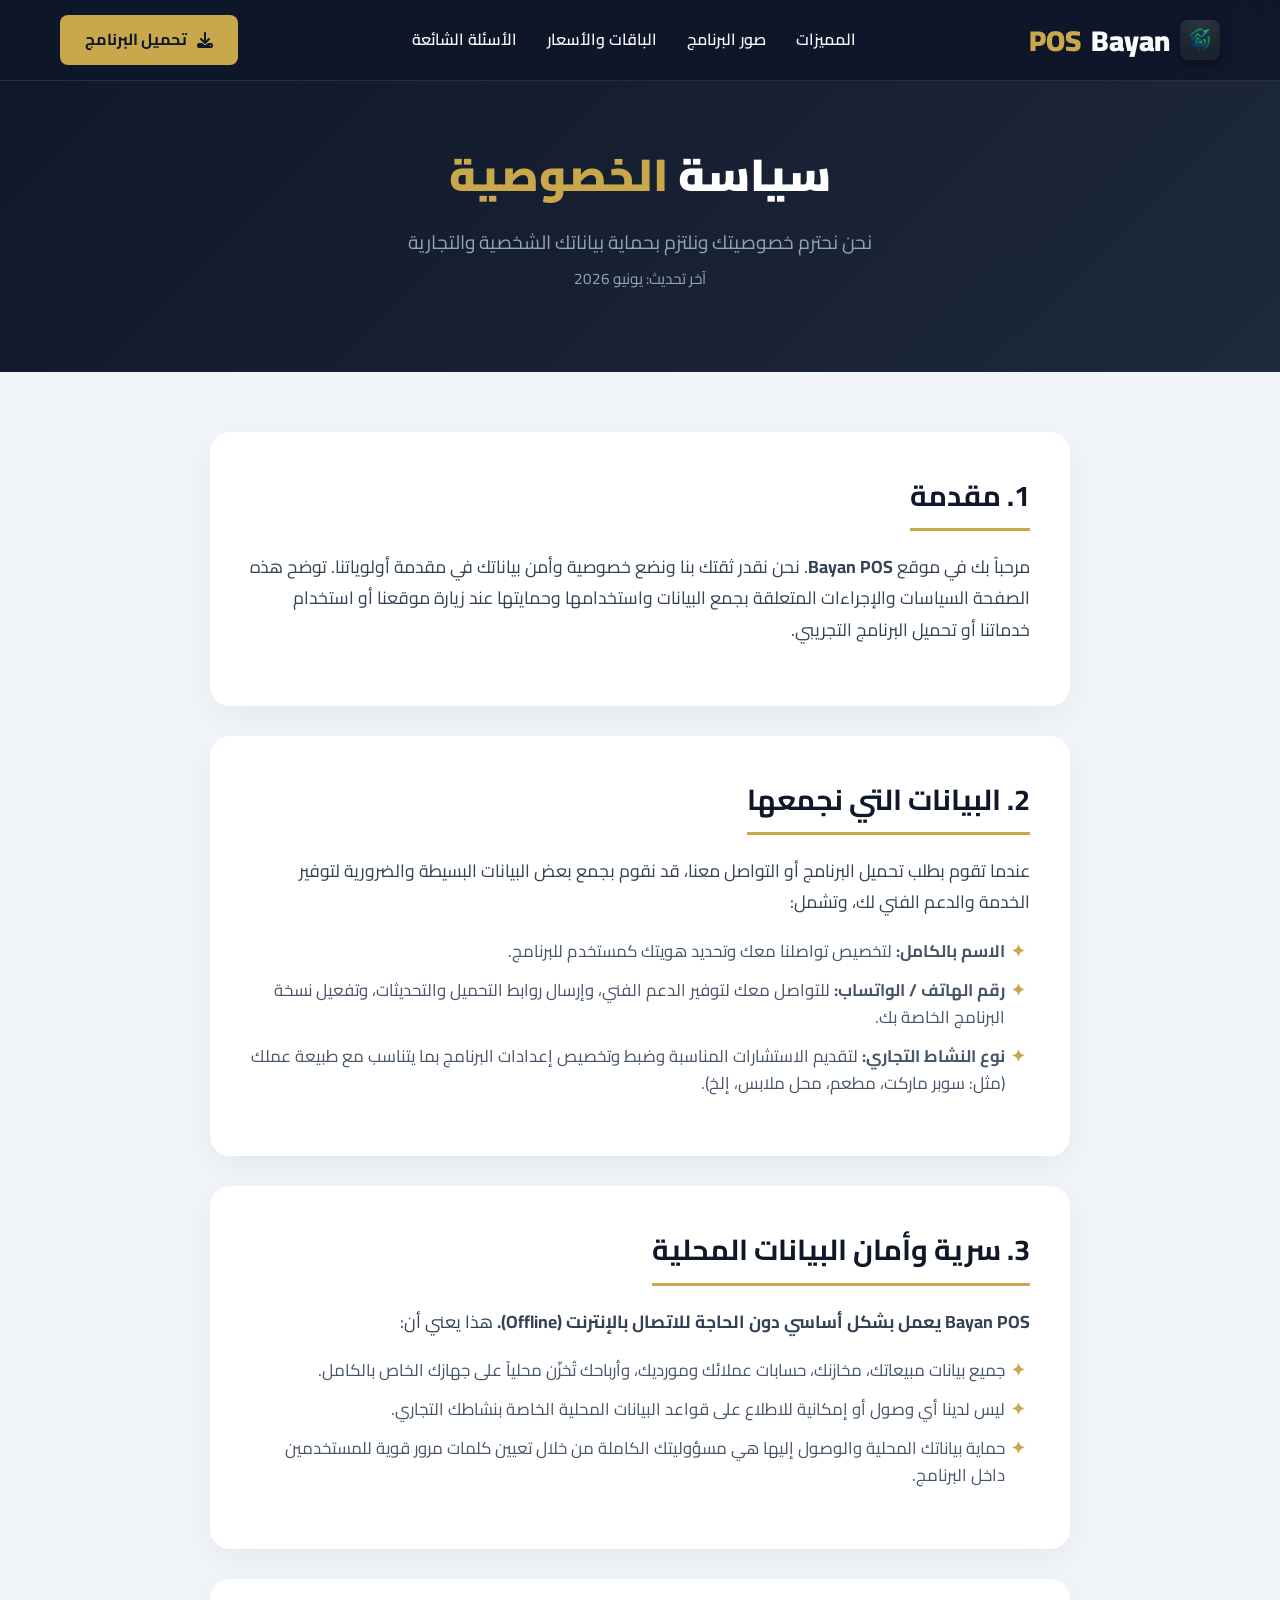
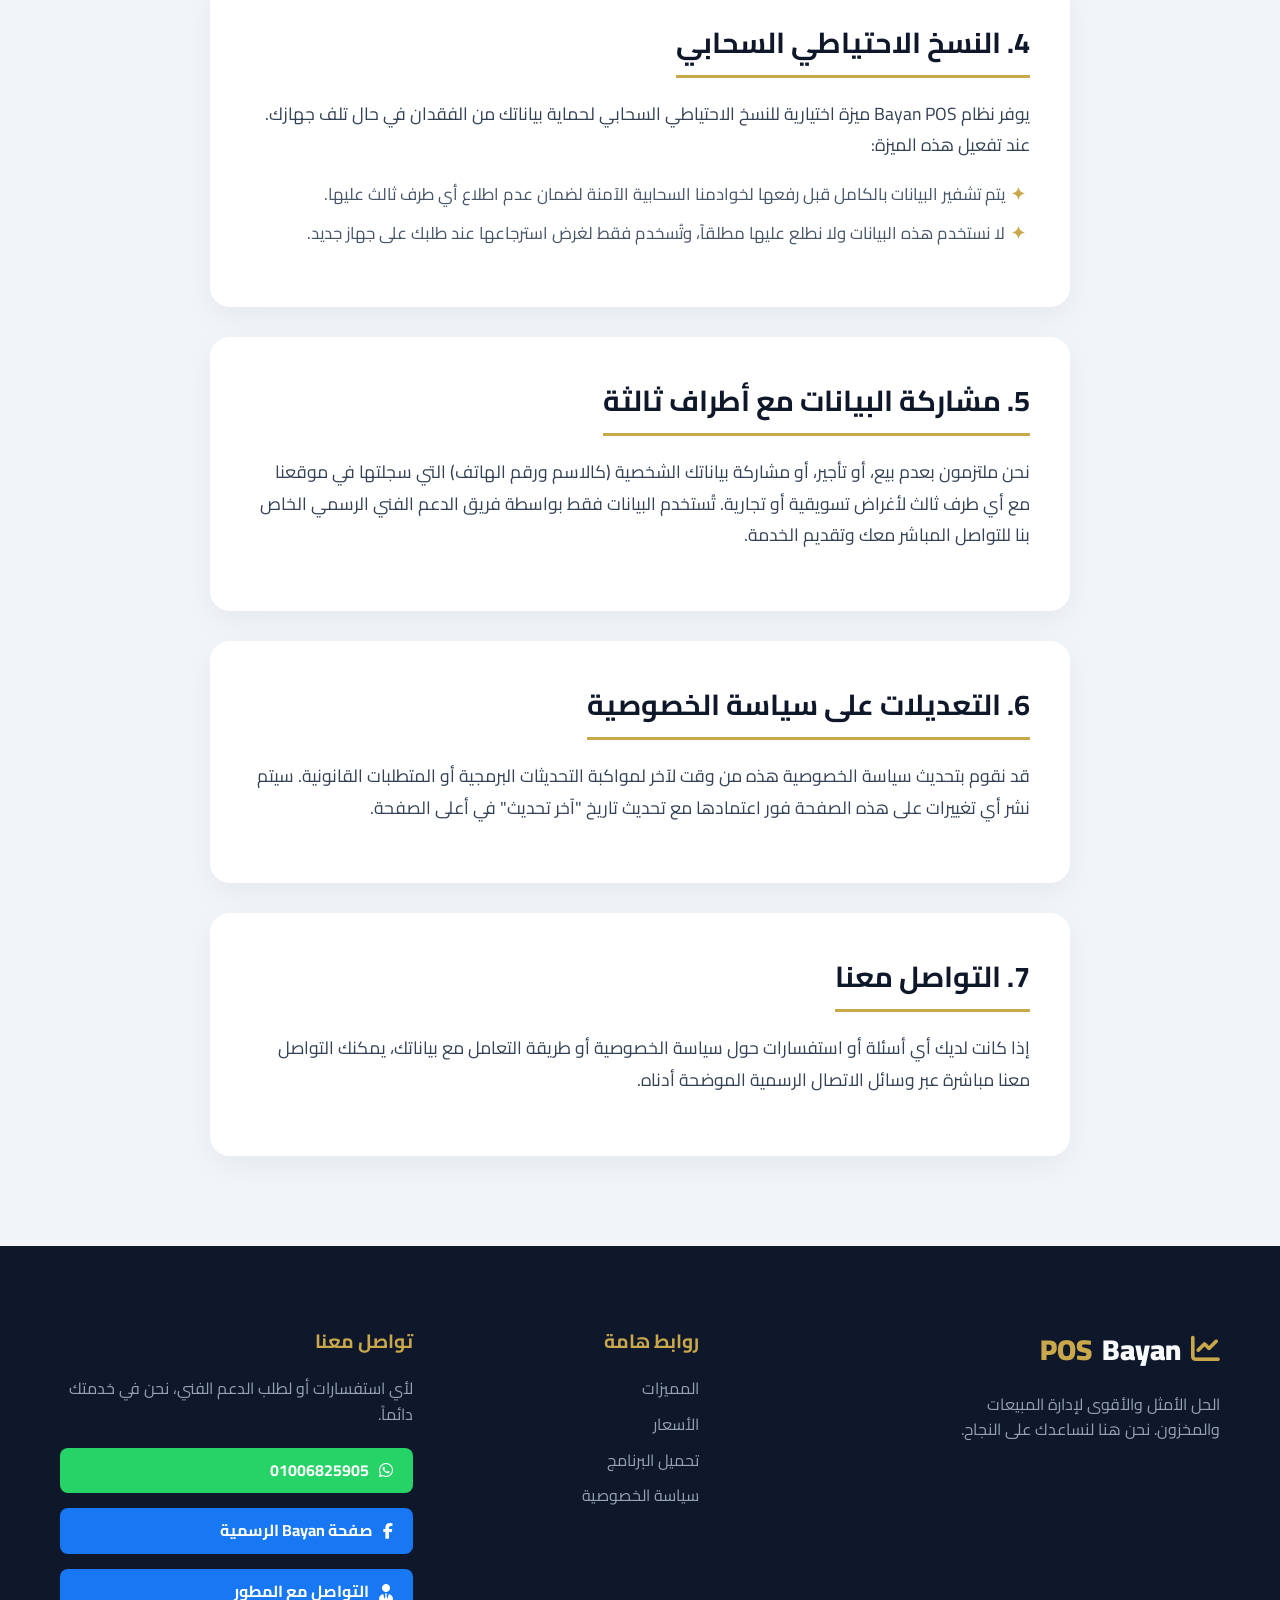
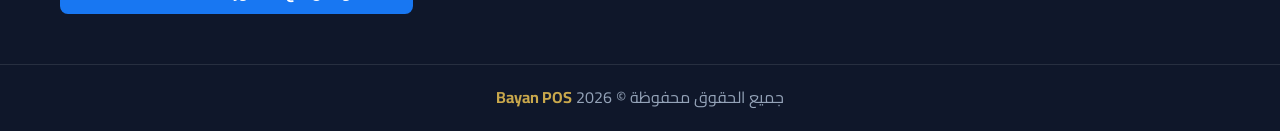
==== privacy.html @ 63b1f6f7 "Add files via upload" ====
<!DOCTYPE html>
<html lang="ar" dir="rtl">

<head>
    <meta charset="UTF-8">
    <meta name="viewport" content="width=device-width, initial-scale=1.0">
    <title>سياسة الخصوصية | Bayan POS</title>
    <link rel="stylesheet" href="style.css?v=2">
    <link href="https://fonts.googleapis.com/css2?family=Cairo:wght@400;600;800;900&display=swap" rel="stylesheet">
    <link rel="stylesheet" href="https://cdnjs.cloudflare.com/ajax/libs/font-awesome/6.4.0/css/all.min.css">
</head>

<body>
    <!-- Navbar -->
    <nav class="navbar">
        <div class="container nav-container">
            <div class="logo">
                <img src="images/bayan_logo.png" alt="Bayan POS Logo" class="nav-logo-img">
                Bayan <span>POS</span>
            </div>
            <ul class="nav-links">
                <li><a href="index.html#features">المميزات</a></li>
                <li><a href="index.html#screens">صور البرنامج</a></li>
                <li><a href="index.html#pricing">الباقات والأسعار</a></li>
                <li><a href="index.html#faq">الأسئلة الشائعة</a></li>
            </ul>
            <div class="nav-actions">
                <a href="index.html#download" class="btn-primary desktop-only"><i class="fa-solid fa-download"></i> تحميل البرنامج</a>
                <div class="mobile-menu-btn">
                    <i class="fa-solid fa-bars"></i>
                </div>
            </div>
        </div>
    </nav>

    <!-- Header Section -->
    <header class="privacy-hero">
        <div class="container">
            <h1>سياسة <span>الخصوصية</span></h1>
            <p>نحن نحترم خصوصيتك ونلتزم بحماية بياناتك الشخصية والتجارية</p>
            <div class="last-updated">آخر تحديث: يونيو 2026</div>
        </div>
    </header>

    <!-- Content Section -->
    <section class="privacy-content-section">
        <div class="container" style="max-width: 900px;">
            
            <div class="privacy-card">
                <h2>1. مقدمة</h2>
                <p>مرحباً بك في موقع <strong>Bayan POS</strong>. نحن نقدر ثقتك بنا ونضع خصوصية وأمن بياناتك في مقدمة أولوياتنا. توضح هذه الصفحة السياسات والإجراءات المتعلقة بجمع البيانات واستخدامها وحمايتها عند زيارة موقعنا أو استخدام خدماتنا أو تحميل البرنامج التجريبي.</p>
            </div>

            <div class="privacy-card">
                <h2>2. البيانات التي نجمعها</h2>
                <p>عندما تقوم بطلب تحميل البرنامج أو التواصل معنا، قد نقوم بجمع بعض البيانات البسيطة والضرورية لتوفير الخدمة والدعم الفني لك، وتشمل:</p>
                <ul>
                    <li><strong>الاسم بالكامل:</strong> لتخصيص تواصلنا معك وتحديد هويتك كمستخدم للبرنامج.</li>
                    <li><strong>رقم الهاتف / الواتساب:</strong> للتواصل معك لتوفير الدعم الفني، وإرسال روابط التحميل والتحديثات، وتفعيل نسخة البرنامج الخاصة بك.</li>
                    <li><strong>نوع النشاط التجاري:</strong> لتقديم الاستشارات المناسبة وضبط وتخصيص إعدادات البرنامج بما يتناسب مع طبيعة عملك (مثل: سوبر ماركت، مطعم، محل ملابس، إلخ).</li>
                </ul>
            </div>

            <div class="privacy-card">
                <h2>3. سرية وأمان البيانات المحلية</h2>
                <p><strong>Bayan POS يعمل بشكل أساسي دون الحاجة للاتصال بالإنترنت (Offline).</strong> هذا يعني أن:</p>
                <ul>
                    <li>جميع بيانات مبيعاتك، مخازنك، حسابات عملائك ومورديك، وأرباحك تُخزّن محلياً على جهازك الخاص بالكامل.</li>
                    <li>ليس لدينا أي وصول أو إمكانية للاطلاع على قواعد البيانات المحلية الخاصة بنشاطك التجاري.</li>
                    <li>حماية بياناتك المحلية والوصول إليها هي مسؤوليتك الكاملة من خلال تعيين كلمات مرور قوية للمستخدمين داخل البرنامج.</li>
                </ul>
            </div>

            <div class="privacy-card">
                <h2>4. النسخ الاحتياطي السحابي</h2>
                <p>يوفر نظام Bayan POS ميزة اختيارية للنسخ الاحتياطي السحابي لحماية بياناتك من الفقدان في حال تلف جهازك. عند تفعيل هذه الميزة:</p>
                <ul>
                    <li>يتم تشفير البيانات بالكامل قبل رفعها لخوادمنا السحابية الآمنة لضمان عدم اطلاع أي طرف ثالث عليها.</li>
                    <li>لا نستخدم هذه البيانات ولا نطلع عليها مطلقاً، وتُسخدم فقط لغرض استرجاعها عند طلبك على جهاز جديد.</li>
                </ul>
            </div>

            <div class="privacy-card">
                <h2>5. مشاركة البيانات مع أطراف ثالثة</h2>
                <p>نحن ملتزمون بعدم بيع، أو تأجير، أو مشاركة بياناتك الشخصية (كالاسم ورقم الهاتف) التي سجلتها في موقعنا مع أي طرف ثالث لأغراض تسويقية أو تجارية. تُستخدم البيانات فقط بواسطة فريق الدعم الفني الرسمي الخاص بنا للتواصل المباشر معك وتقديم الخدمة.</p>
            </div>

            <div class="privacy-card">
                <h2>6. التعديلات على سياسة الخصوصية</h2>
                <p>قد نقوم بتحديث سياسة الخصوصية هذه من وقت لآخر لمواكبة التحديثات البرمجية أو المتطلبات القانونية. سيتم نشر أي تغييرات على هذه الصفحة فور اعتمادها مع تحديث تاريخ "آخر تحديث" في أعلى الصفحة.</p>
            </div>

            <div class="privacy-card">
                <h2>7. التواصل معنا</h2>
                <p>إذا كانت لديك أي أسئلة أو استفسارات حول سياسة الخصوصية أو طريقة التعامل مع بياناتك، يمكنك التواصل معنا مباشرة عبر وسائل الاتصال الرسمية الموضحة أدناه.</p>
            </div>

        </div>
    </section>

    <!-- Footer & Contact -->
    <footer id="contact">
        <div class="container footer-container">
            <div class="footer-info">
                <div class="logo">
                    <i class="fa-solid fa-chart-line"></i> Bayan <span>POS</span>
                </div>
                <p>الحل الأمثل والأقوى لإدارة المبيعات والمخزون. نحن هنا لنساعدك على النجاح.</p>
            </div>
            <div class="footer-links">
                <h3>روابط هامة</h3>
                <ul>
                    <li><a href="index.html#features">المميزات</a></li>
                    <li><a href="index.html#pricing">الأسعار</a></li>
                    <li><a href="index.html#download">تحميل البرنامج</a></li>
                    <li><a href="privacy.html">سياسة الخصوصية</a></li>
                </ul>
            </div>
            <div class="footer-contact">
                <h3>تواصل معنا</h3>
                <p>لأي استفسارات أو لطلب الدعم الفني، نحن في خدمتك دائماً.</p>
                <div class="contact-methods">
                    <a href="https://wa.me/201006825905" target="_blank" class="contact-btn whatsapp">
                        <i class="fa-brands fa-whatsapp"></i> 01006825905
                    </a>
                    <a href="https://www.facebook.com/profile.php?id=61556538642721" target="_blank" class="contact-btn facebook">
                        <i class="fa-brands fa-facebook-f"></i> صفحة Bayan الرسمية
                    </a>
                    <a href="https://www.facebook.com/amr.ehab.359071" target="_blank" class="contact-btn facebook">
                        <i class="fa-solid fa-user-tie"></i> التواصل مع المطور
                    </a>
                </div>
            </div>
        </div>
        <div class="footer-bottom">
            <p>جميع الحقوق محفوظة &copy; 2026 <strong>Bayan POS</strong></p>
        </div>
    </footer>

    <script src="script.js"></script>
</body>

</html>
---- style.css ----
:root {
    --primary-color: #0f172a;      /* Navy Blue */
    --secondary-color: #1e293b;    /* Lighter Navy */
    --accent-color: #c9a84c;       /* Gold */
    --accent-hover: #e6c86a;       /* Light Gold */
    --text-light: #f8fafc;
    --text-gray: #94a3b8;
    --bg-color: #f1f5f9;
    --white: #ffffff;
    --transition: all 0.3s ease;
}

* {
    margin: 0;
    padding: 0;
    box-sizing: border-box;
    font-family: 'Cairo', sans-serif;
}

html {
    scroll-behavior: smooth;
}
html, body {
    overflow-x: hidden;
}

body {
    background-color: var(--bg-color);
    color: var(--primary-color);
    line-height: 1.6;
}

.container {
    max-width: 1200px;
    margin: 0 auto;
    padding: 0 20px;
}

/* Typography & Titles */
h1, h2, h3, h4 {
    color: var(--primary-color);
}
.section-title {
    text-align: center;
    margin-bottom: 50px;
}
.section-title h2 {
    font-size: 2.5rem;
    font-weight: 900;
}
.section-title h2 span {
    color: var(--accent-color);
}
.section-title p {
    color: var(--text-gray);
    font-size: 1.1rem;
    margin-top: 10px;
}

/* Buttons */
.btn-primary, .btn-secondary {
    display: inline-flex;
    align-items: center;
    gap: 10px;
    padding: 12px 25px;
    border-radius: 8px;
    font-weight: 700;
    text-decoration: none;
    transition: var(--transition);
    cursor: pointer;
    border: none;
}
.btn-primary {
    background-color: var(--accent-color);
    color: var(--primary-color);
}
.btn-primary:hover {
    background-color: var(--accent-hover);
    transform: translateY(-2px);
    box-shadow: 0 5px 15px rgba(201, 168, 76, 0.4);
}
.btn-secondary {
    background-color: rgba(255,255,255,0.1);
    color: var(--text-light);
    border: 1px solid rgba(255,255,255,0.2);
}
.btn-secondary:hover {
    background-color: rgba(255,255,255,0.2);
    transform: translateY(-2px);
}
.btn-secondary.outline {
    background: transparent;
    color: var(--accent-color);
    border: 2px solid var(--accent-color);
}
.btn-secondary.outline:hover {
    background: var(--accent-color);
    color: var(--primary-color);
}
.btn-large {
    padding: 15px 35px;
    font-size: 1.1rem;
    border-radius: 12px;
}

/* Navbar */
.navbar {
    background-color: rgba(15, 23, 42, 0.95);
    backdrop-filter: blur(10px);
    position: fixed;
    width: 100%;
    top: 0;
    z-index: 1000;
    border-bottom: 1px solid rgba(255,255,255,0.1);
}
.nav-container {
    display: flex;
    justify-content: space-between;
    align-items: center;
    height: 80px;
}
.logo {
    font-size: 1.8rem;
    font-weight: 900;
    color: var(--text-light);
    display: flex;
    align-items: center;
    gap: 10px;
}
.logo span {
    color: var(--accent-color);
}
.logo i {
    color: var(--accent-color);
}
.nav-links {
    display: flex;
    list-style: none;
    gap: 30px;
}
.nav-links a {
    color: var(--text-light);
    text-decoration: none;
    font-weight: 600;
    transition: var(--transition);
}
.nav-links a:hover {
    color: var(--accent-color);
}
.nav-actions {
    display: flex;
    align-items: center;
    gap: 15px;
}
.mobile-menu-btn {
    display: none;
    font-size: 1.5rem;
    color: var(--text-light);
    cursor: pointer;
    transition: var(--transition);
}
.mobile-menu-btn:hover {
    color: var(--accent-color);
}

/* Hero Section */
.hero {
    background: linear-gradient(135deg, var(--primary-color), var(--secondary-color));
    padding: 180px 0 100px;
    color: var(--text-light);
    overflow: hidden;
    position: relative;
}
.hero::before {
    content: '';
    position: absolute;
    top: -50%;
    left: -50%;
    width: 100%;
    height: 100%;
    background: radial-gradient(circle, rgba(201,168,76,0.15) 0%, transparent 60%);
}
.hero-container {
    display: flex;
    align-items: center;
    gap: 50px;
    position: relative;
    z-index: 1;
}
.hero-content {
    flex: 1;
}
.badge {
    display: inline-block;
    background: rgba(201, 168, 76, 0.2);
    color: var(--accent-hover);
    padding: 6px 15px;
    border-radius: 20px;
    font-size: 0.9rem;
    font-weight: 700;
    margin-bottom: 20px;
    border: 1px solid rgba(201, 168, 76, 0.3);
}
.hero h1 {
    font-size: 3.5rem;
    font-weight: 900;
    line-height: 1.2;
    margin-bottom: 20px;
    color: var(--white);
}
.hero h1 span {
    color: var(--accent-color);
    display: block;
}
.hero p {
    font-size: 1.2rem;
    color: var(--text-gray);
    margin-bottom: 40px;
    max-width: 90%;
}
.hero-buttons {
    display: flex;
    gap: 20px;
}
.hero-image {
    flex: 1;
}
.glass-mockup {
    background: rgba(255, 255, 255, 0.05);
    border: 1px solid rgba(255, 255, 255, 0.1);
    backdrop-filter: blur(20px);
    border-radius: 20px;
    padding: 15px;
    box-shadow: 0 25px 50px -12px rgba(0, 0, 0, 0.5);
    transform: perspective(1000px) rotateY(-15deg) rotateX(5deg);
    transition: var(--transition);
}
.glass-mockup:hover {
    transform: perspective(1000px) rotateY(-5deg) rotateX(2deg);
}
.glass-mockup img {
    width: 100%;
    border-radius: 10px;
    display: block;
}

/* Features */
.features {
    padding: 100px 0;
    background: var(--white);
}
.features-grid {
    display: grid;
    grid-template-columns: repeat(auto-fit, minmax(300px, 1fr));
    gap: 30px;
}
.feature-card {
    background: var(--bg-color);
    padding: 40px 30px;
    border-radius: 20px;
    transition: var(--transition);
    border: 1px solid rgba(0,0,0,0.05);
}
.feature-card:hover {
    transform: translateY(-10px);
    box-shadow: 0 20px 40px rgba(0,0,0,0.08);
    background: var(--white);
}
.icon-wrapper {
    width: 60px;
    height: 60px;
    background: rgba(201, 168, 76, 0.1);
    border-radius: 15px;
    display: flex;
    align-items: center;
    justify-content: center;
    font-size: 1.5rem;
    color: var(--accent-color);
    margin-bottom: 20px;
    transition: var(--transition);
}
.feature-card:hover .icon-wrapper {
    background: var(--accent-color);
    color: var(--white);
}
.feature-card h3 {
    margin-bottom: 15px;
    font-size: 1.3rem;
}
.feature-card p {
    color: #64748b;
}

/* Screenshots */
.screens {
    padding: 100px 0;
    background: var(--primary-color);
}
.screens .section-title h2, .screens .section-title p {
    color: var(--text-light);
}
.screens .section-title p { color: var(--text-gray); }
.screens-grid {
    display: grid;
    grid-template-columns: repeat(auto-fit, minmax(300px, 1fr));
    gap: 40px;
}
.screen-card {
    background: rgba(255,255,255,0.05);
    border-radius: 20px;
    overflow: hidden;
    border: 1px solid rgba(255,255,255,0.1);
    transition: var(--transition);
}
.screen-card:hover {
    transform: translateY(-10px);
    border-color: var(--accent-color);
    box-shadow: 0 20px 40px rgba(0,0,0,0.3);
}
.screen-card img {
    width: 100%;
    display: block;
    border-bottom: 1px solid rgba(255,255,255,0.1);
}
.screen-info {
    padding: 25px;
}
.screen-info h4 {
    color: var(--accent-color);
    font-size: 1.2rem;
    margin-bottom: 10px;
}
.screen-info p {
    color: var(--text-gray);
    font-size: 0.95rem;
}

/* Pricing */
.pricing {
    padding: 100px 0;
    background: var(--bg-color);
}
.pricing-grid {
    display: grid;
    grid-template-columns: repeat(auto-fit, minmax(300px, 1fr));
    gap: 30px;
    align-items: center;
}
.price-card {
    background: var(--white);
    padding: 40px;
    border-radius: 20px;
    box-shadow: 0 10px 30px rgba(0,0,0,0.05);
    position: relative;
    border: 1px solid rgba(0,0,0,0.05);
    text-align: center;
    transition: var(--transition);
}
.price-card:hover {
    transform: translateY(-10px);
    box-shadow: 0 20px 40px rgba(0,0,0,0.1);
}
.price-card.popular {
    background: var(--primary-color);
    color: var(--text-light);
    transform: scale(1.05);
    border: 1px solid var(--accent-color);
}
.price-card.popular:hover {
    transform: scale(1.05) translateY(-10px);
}
.popular-badge {
    position: absolute;
    top: -15px;
    left: 50%;
    transform: translateX(-50%);
    background: var(--accent-color);
    color: var(--primary-color);
    padding: 5px 20px;
    border-radius: 20px;
    font-weight: bold;
    font-size: 0.9rem;
}
.plan-name {
    font-size: 1.5rem;
    font-weight: 700;
    margin-bottom: 15px;
}
.plan-price {
    font-size: 3rem;
    font-weight: 900;
    color: var(--accent-color);
    margin-bottom: 30px;
}
.price-card:not(.popular) .plan-name { color: var(--primary-color); }
.plan-price span {
    font-size: 1rem;
    color: #64748b;
    font-weight: normal;
    display: block;
}
.price-card.popular .plan-price span { color: var(--text-gray); }
.plan-features {
    list-style: none;
    margin-bottom: 40px;
    text-align: right;
}
.plan-features li {
    margin-bottom: 15px;
    display: flex;
    align-items: center;
    gap: 10px;
    color: #475569;
}
.price-card.popular .plan-features li { color: var(--text-light); }
.plan-features li i {
    color: #22c55e; /* Green check */
}

/* Download CTA */
.download-cta {
    background: linear-gradient(135deg, var(--accent-color), var(--accent-hover));
    padding: 80px 0;
    text-align: center;
    color: var(--primary-color);
}
.cta-content h2 {
    font-size: 2.5rem;
    font-weight: 900;
    margin-bottom: 20px;
    color: var(--primary-color);
}
.cta-content p {
    font-size: 1.2rem;
    margin-bottom: 40px;
    font-weight: 600;
}
.download-btn {
    background: var(--primary-color);
    color: var(--white);
    padding: 15px 40px;
    display: inline-flex;
    align-items: center;
    gap: 15px;
}
.download-btn:hover {
    background: var(--secondary-color);
    box-shadow: 0 10px 20px rgba(0,0,0,0.2);
    color: var(--accent-color);
}
.download-btn i { font-size: 2rem; }
.download-btn span {
    display: flex;
    flex-direction: column;
    text-align: right;
}
.download-btn small {
    font-size: 0.8rem;
    font-weight: 400;
    opacity: 0.8;
}

/* FAQ */
.faq {
    padding: 100px 0;
    background: var(--white);
}
.faq-list {
    max-width: 800px;
    margin: 0 auto;
}
.faq-item {
    border: 1px solid rgba(0,0,0,0.1);
    border-radius: 12px;
    margin-bottom: 15px;
    overflow: hidden;
}
.faq-question {
    padding: 20px;
    background: var(--bg-color);
    display: flex;
    justify-content: space-between;
    align-items: center;
    cursor: pointer;
    font-weight: 700;
    transition: var(--transition);
}
.faq-question:hover {
    background: #e2e8f0;
}
.faq-question h3 { font-size: 1.1rem; }
.faq-answer {
    padding: 0 20px;
    max-height: 0;
    overflow: hidden;
    transition: max-height 0.3s ease, padding 0.3s ease;
    background: var(--white);
    color: #475569;
}
.faq-item.active .faq-answer {
    padding: 20px;
    max-height: 200px;
}
.faq-item.active .faq-question i {
    transform: rotate(180deg);
}

/* Footer */
footer {
    background: var(--primary-color);
    color: var(--text-light);
    padding: 80px 0 20px;
}
.footer-container {
    display: grid;
    grid-template-columns: 2fr 1fr 1.5fr;
    gap: 50px;
    margin-bottom: 50px;
}
.footer-info p {
    color: var(--text-gray);
    margin-top: 20px;
    max-width: 300px;
}
.footer-links h3, .footer-contact h3 {
    color: var(--accent-color);
    margin-bottom: 20px;
    font-size: 1.2rem;
}
.footer-links ul {
    list-style: none;
}
.footer-links li {
    margin-bottom: 10px;
}
.footer-links a {
    color: var(--text-gray);
    text-decoration: none;
    transition: var(--transition);
}
.footer-links a:hover {
    color: var(--accent-color);
    padding-right: 5px;
}
.footer-contact p {
    color: var(--text-gray);
    margin-bottom: 20px;
}
.contact-methods {
    display: flex;
    flex-direction: column;
    gap: 15px;
}
.contact-btn {
    display: inline-flex;
    align-items: center;
    gap: 10px;
    padding: 10px 20px;
    border-radius: 8px;
    color: var(--white);
    text-decoration: none;
    font-weight: bold;
    transition: var(--transition);
}
.contact-btn.whatsapp {
    background: #25D366;
}
.contact-btn.whatsapp:hover { background: #1ebc5a; transform: translateY(-2px); }
.contact-btn.facebook {
    background: #1877F2;
}
.contact-btn.facebook:hover { background: #166fe5; transform: translateY(-2px); }

.footer-bottom {
    text-align: center;
    padding-top: 20px;
    border-top: 1px solid rgba(255,255,255,0.1);
    color: var(--text-gray);
}
.footer-bottom strong { color: var(--accent-color); }

/* Responsive */
@media (max-width: 992px) {
    .hero-container {
        flex-direction: column;
        text-align: center;
    }
    .hero-buttons {
        justify-content: center;
    }
    .price-card.popular {
        transform: scale(1);
    }
    .price-card.popular:hover {
        transform: translateY(-10px);
    }
    .footer-container {
        grid-template-columns: 1fr 1fr;
    }
}

@media (max-width: 768px) {
    .features-grid, .screens-grid, .pricing-grid, .faq-grid {
        grid-template-columns: 1fr;
        gap: 20px;
    }
    .mobile-menu-btn {
        display: block;
    }
    .desktop-only {
        display: none !important;
    }
    .nav-links {
        position: absolute;
        top: 80px;
        left: 0;
        width: 100%;
        background: rgba(15, 23, 42, 0.98);
        flex-direction: column;
        padding: 20px 0;
        gap: 20px;
        text-align: center;
        border-bottom: 1px solid rgba(255,255,255,0.1);
        transform: translateY(-150%);
        opacity: 0;
        visibility: hidden;
        transition: all 0.3s ease;
    }
    .nav-links.active {
        transform: translateY(0);
        opacity: 1;
        visibility: visible;
        box-shadow: 0 10px 20px rgba(0,0,0,0.3);
    }
    .hero {
        padding: 120px 0 60px;
    }
    .glass-mockup {
        transform: none;
    }
    .glass-mockup:hover {
        transform: none;
    }
    .hero-buttons {
        flex-direction: column;
        gap: 15px;
    }
    .hero-buttons a {
        width: 100%;
        justify-content: center;
    }
    .hero h1 {
        font-size: 2.2rem;
    }
    .footer-container {
        grid-template-columns: 1fr;
        text-align: center;
    }
    .footer-info p {
        margin: 20px auto;
    }
    .footer-links a:hover {
        padding-right: 0;
    }
}

@media (max-width: 480px) {
    .features-grid, .screens-grid, .pricing-grid, .faq-grid {
        grid-template-columns: 1fr;
    }
    .hero h1 {
        font-size: 1.8rem;
    }
    .section-title h2 {
        font-size: 1.8rem;
    }
    .price-card {
        padding: 30px 20px;
    }
    .hero {
        padding: 100px 0 40px;
    }
}

/* Image Modal (Lightbox) */
.screen-card img { cursor: pointer; }
.image-modal { display: none; position: fixed; z-index: 9999; padding-top: 50px; left: 0; top: 0; width: 100%; height: 100%; overflow: auto; background-color: rgba(15, 23, 42, 0.95); backdrop-filter: blur(5px); }
.modal-content { margin: auto; display: block; max-width: 90%; max-height: 85vh; border-radius: 10px; box-shadow: 0 10px 30px rgba(0,0,0,0.5); animation: zoomIn 0.3s ease; }
@keyframes zoomIn { from { transform: scale(0.9); opacity: 0; } to { transform: scale(1); opacity: 1; } }
.close-modal { position: absolute; top: 15px; right: 35px; color: #f1f1f1; font-size: 40px; font-weight: bold; transition: 0.3s; cursor: pointer; }
.close-modal:hover, .close-modal:focus { color: var(--accent-color); text-decoration: none; cursor: pointer; }

/* Highlighted FAQ */
.faq-item.highlight-faq { border: 1px solid rgba(239, 68, 68, 0.4); box-shadow: 0 0 20px rgba(239, 68, 68, 0.1); }
.faq-item.highlight-faq .faq-question { background: rgba(239, 68, 68, 0.05); }
.badge-important { background-color: #ef4444; color: #fff; font-size: 0.75rem; padding: 3px 10px; border-radius: 20px; margin-right: 15px; font-weight: normal; vertical-align: middle; animation: pulse 2s infinite; }
@keyframes pulse { 0% { box-shadow: 0 0 0 0 rgba(239, 68, 68, 0.7); } 70% { box-shadow: 0 0 0 10px rgba(239, 68, 68, 0); } 100% { box-shadow: 0 0 0 0 rgba(239, 68, 68, 0); } }

/* Logo Image */
.logo { display: flex; align-items: center; gap: 10px; }
.nav-logo-img { height: 40px; width: auto; border-radius: 8px; box-shadow: 0 4px 10px rgba(0,0,0,0.3); }

/* Registration Download Modal */
.download-modal-overlay {
    display: none;
    position: fixed;
    z-index: 20000;
    left: 0;
    top: 0;
    width: 100%;
    height: 100%;
    overflow: auto;
    background-color: rgba(15, 23, 42, 0.75);
    backdrop-filter: blur(10px);
    justify-content: center;
    align-items: center;
    animation: fadeIn 0.2s ease;
}
@keyframes fadeIn {
    from { opacity: 0; }
    to { opacity: 1; }
}
.download-modal-card {
    background: rgba(15, 23, 42, 0.95);
    border: 2px solid rgba(212, 175, 55, 0.3);
    box-shadow: 0 20px 50px rgba(0, 0, 0, 0.5);
    border-radius: 24px;
    width: 90%;
    max-width: 450px;
    padding: 30px;
    color: var(--white);
    position: relative;
    animation: slideUp 0.3s cubic-bezier(0.175, 0.885, 0.32, 1.275);
}
@keyframes slideUp {
    from { transform: translateY(30px); opacity: 0; }
    to { transform: translateY(0); opacity: 1; }
}
.download-modal-header {
    display: flex;
    justify-content: space-between;
    align-items: center;
    border-bottom: 1px solid rgba(255, 255, 255, 0.1);
    padding-bottom: 15px;
    margin-bottom: 20px;
}
.download-modal-header h3 {
    margin: 0;
    font-size: 1.3rem;
    font-weight: 900;
    color: var(--accent-color);
}
.close-download-modal {
    font-size: 28px;
    font-weight: bold;
    color: #94a3b8;
    cursor: pointer;
    transition: 0.3s;
}
.close-download-modal:hover {
    color: #ef4444;
}
.form-group {
    margin-bottom: 20px;
    text-align: right;
}
.form-group label {
    display: block;
    font-weight: bold;
    margin-bottom: 8px;
    font-size: 0.95rem;
    color: #cbd5e1;
}
.form-group input, .form-group select {
    width: 100%;
    padding: 12px 15px;
    border-radius: 12px;
    border: 1px solid rgba(255, 255, 255, 0.2);
    background: rgba(255, 255, 255, 0.05);
    color: var(--white);
    font-size: 1rem;
    font-family: 'Cairo', sans-serif;
    transition: 0.3s;
    outline: none;
    box-sizing: border-box;
}
.form-group input::placeholder {
    color: #64748b;
}
.form-group input:focus, .form-group select:focus {
    border-color: var(--accent-color);
    background: rgba(255, 255, 255, 0.1);
    box-shadow: 0 0 10px rgba(212, 175, 55, 0.2);
}
.form-group select option {
    background: #0f172a;
    color: var(--white);
}
.submit-download-btn {
    width: 100%;
    padding: 15px;
    border-radius: 12px;
    font-weight: 900;
    font-size: 1.1rem;
    cursor: pointer;
    border: none;
    background: linear-gradient(135deg, var(--accent-color), var(--accent-hover));
    color: #0f172a;
    box-shadow: 0 5px 15px rgba(212, 175, 55, 0.3);
    transition: 0.3s;
}
.submit-download-btn:hover {
    transform: translateY(-2px);
    box-shadow: 0 8px 25px rgba(212, 175, 55, 0.5);
}

/* Privacy Policy Page Styles */
.privacy-hero {
    background: linear-gradient(135deg, var(--primary-color), var(--secondary-color));
    color: var(--text-light);
    padding: 140px 0 80px 0;
    text-align: center;
}
.privacy-hero h1 {
    color: var(--white);
    font-size: 2.8rem;
    font-weight: 900;
    margin-bottom: 15px;
}
.privacy-hero h1 span {
    color: var(--accent-color);
}
.privacy-hero p {
    color: var(--text-gray);
    font-size: 1.2rem;
}
.privacy-content-section {
    padding: 60px 0;
    background-color: var(--bg-color);
}
.privacy-card {
    background: var(--white);
    border-radius: 20px;
    padding: 40px;
    box-shadow: 0 10px 30px rgba(15, 23, 42, 0.05);
    margin-bottom: 30px;
}
.privacy-card h2 {
    font-size: 1.8rem;
    color: var(--primary-color);
    margin-bottom: 20px;
    border-bottom: 3px solid var(--accent-color);
    padding-bottom: 10px;
    display: inline-block;
}
.privacy-card p {
    font-size: 1.1rem;
    color: #334155;
    line-height: 1.8;
    margin-bottom: 20px;
}
.privacy-card ul {
    list-style-type: none;
    padding-right: 25px;
    margin-bottom: 20px;
}
.privacy-card ul li {
    font-size: 1.05rem;
    color: #475569;
    margin-bottom: 12px;
    position: relative;
}
.privacy-card ul li::before {
    content: "✦";
    position: absolute;
    right: -20px;
    color: var(--accent-color);
    font-weight: bold;
}
.last-updated {
    font-size: 0.95rem;
    color: var(--text-gray);
    margin-top: 10px;
}
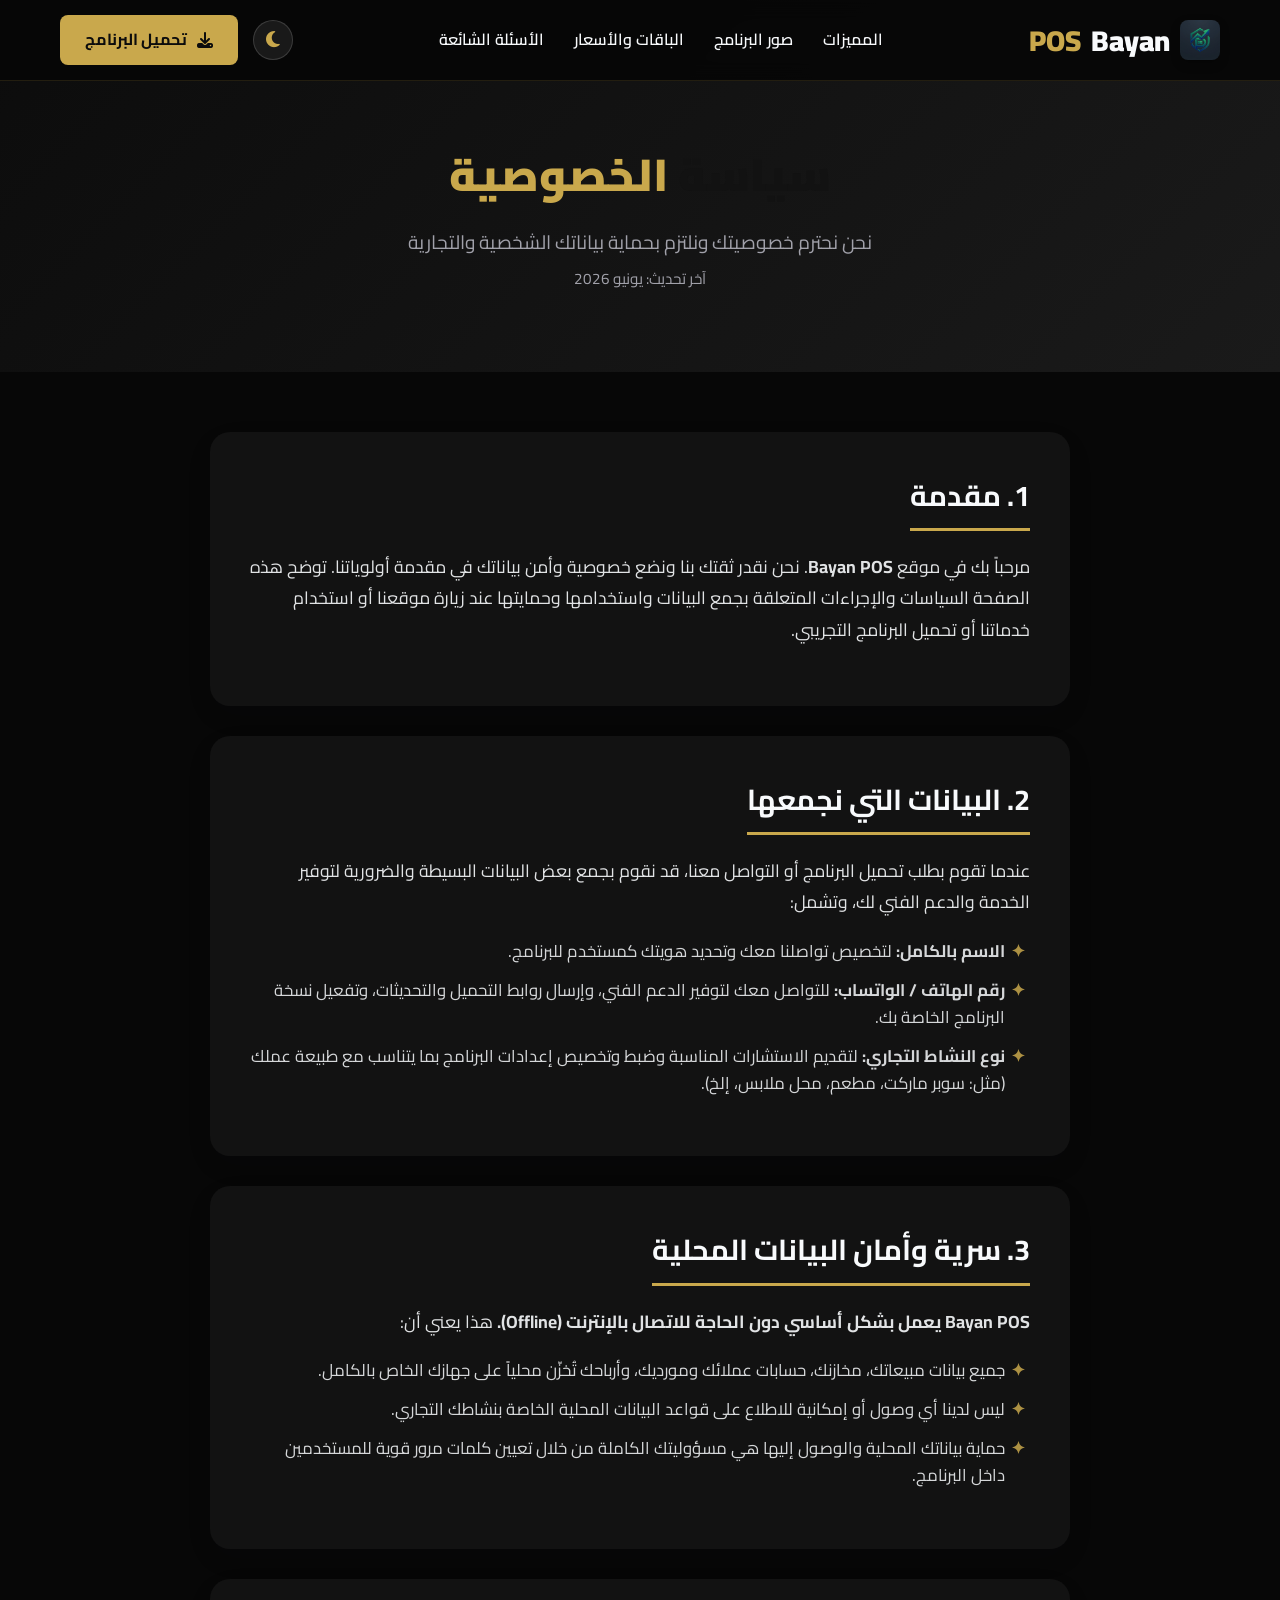
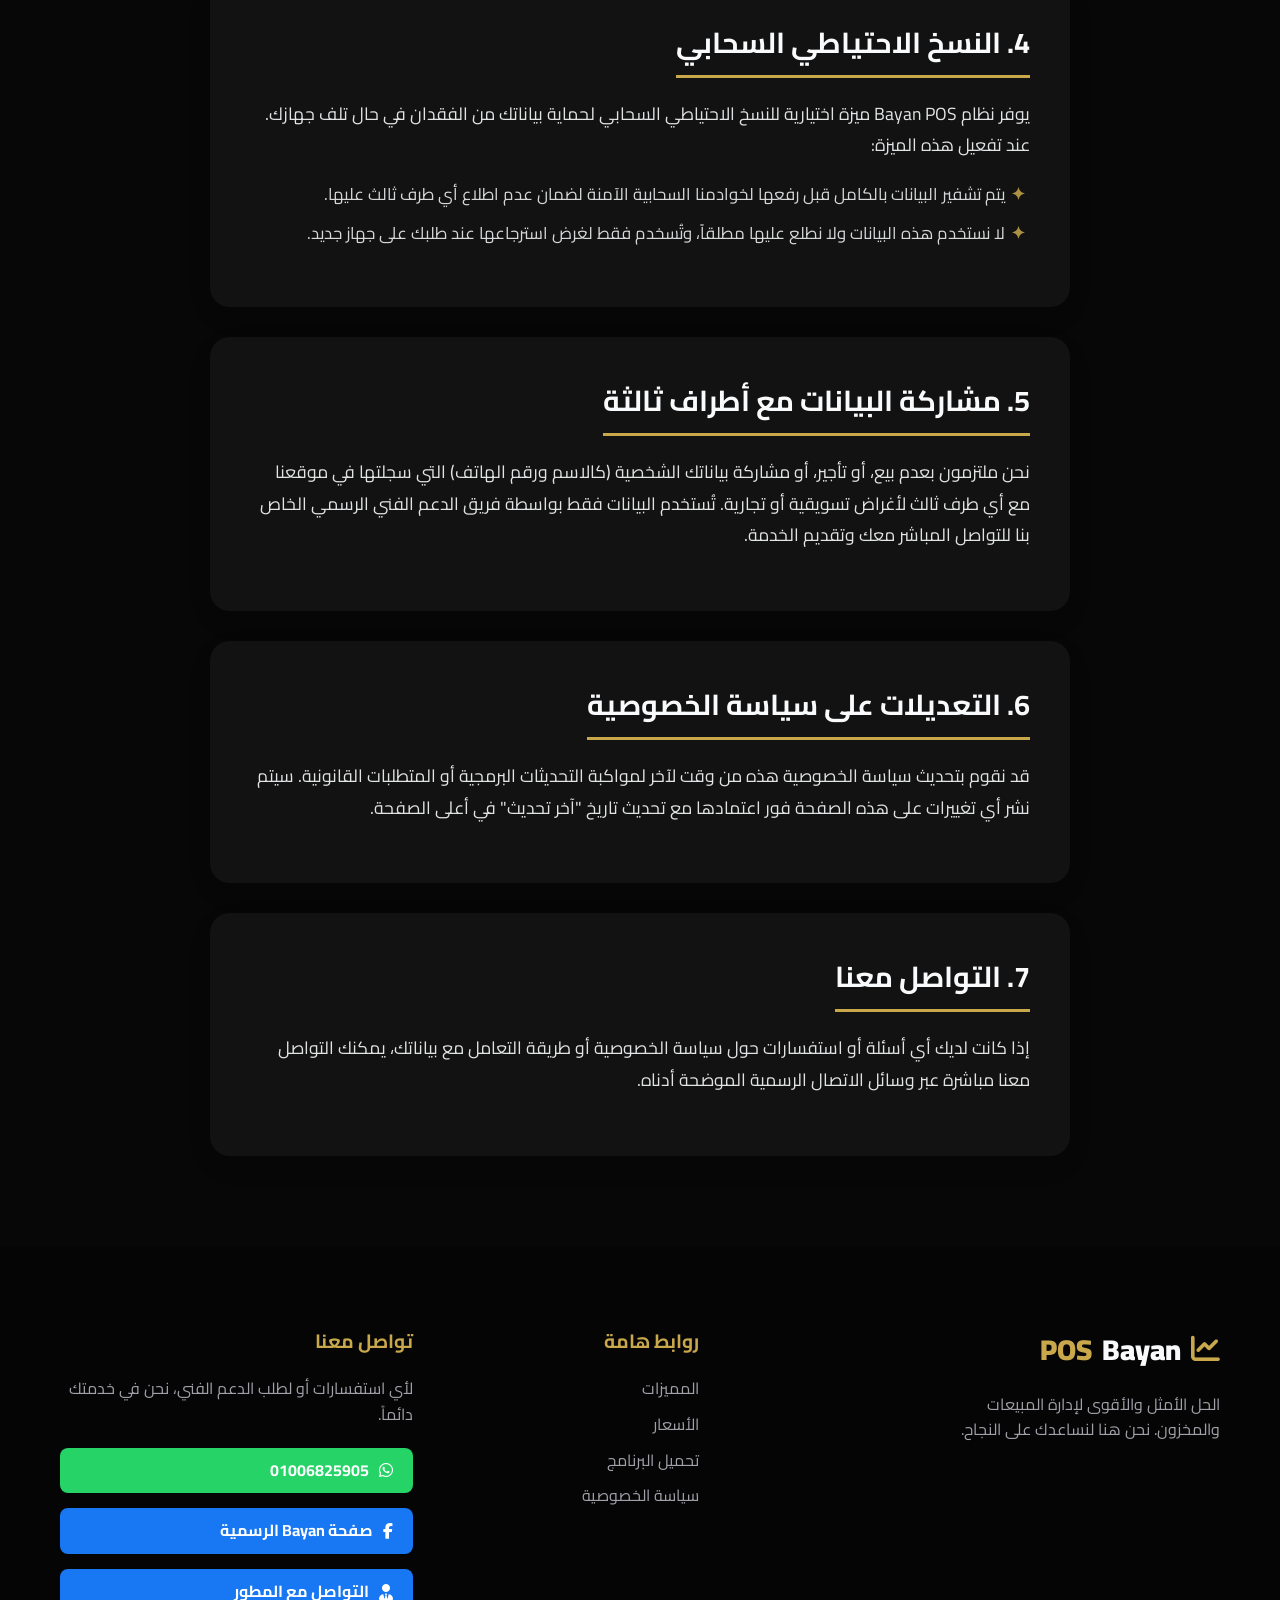
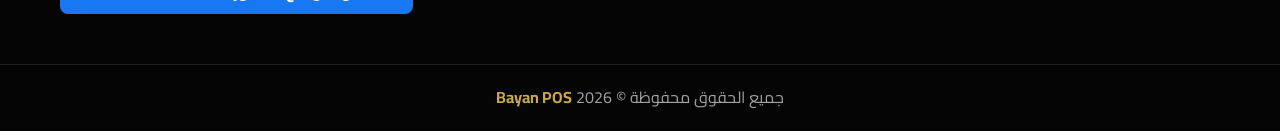
==== commit c0309718: "Add files via upload" ====
--- a/privacy.html
+++ b/privacy.html
@@ -25,6 +25,9 @@
                 <li><a href="index.html#faq">الأسئلة الشائعة</a></li>
             </ul>
             <div class="nav-actions">
+                <button id="themeToggle" class="theme-toggle-btn" title="تغيير وضع الإضاءة">
+                    <i class="fa-solid fa-moon"></i>
+                </button>
                 <a href="index.html#download" class="btn-primary desktop-only"><i class="fa-solid fa-download"></i> تحميل البرنامج</a>
                 <div class="mobile-menu-btn">
                     <i class="fa-solid fa-bars"></i>
--- a/style.css
+++ b/style.css
@@ -1,13 +1,36 @@
+/* Default Theme (Premium Dark Mode - Black & Gold) */
 :root {
+    --primary-color: #0c0c0c;      /* Luxury Black */
+    --secondary-color: #1a1a1a;    /* Premium Dark Gray */
+    --accent-color: #c9a84c;       /* Gold */
+    --accent-hover: #e6c86a;       /* Light Gold */
+    --text-light: #f8fafc;         /* Light text */
+    --text-gray: #a1a1aa;          /* Gray text */
+    --bg-color: #070707;           /* Page Background */
+    --white: #121212;              /* Card Background */
+    --text-dark: #f8fafc;          /* Body text color */
+    --navbar-bg: rgba(7, 7, 7, 0.95);
+    --border-color: rgba(201, 168, 76, 0.15);
+    --footer-bg: #050505;
+    --faq-active-bg: #1c1c1c;
+    --transition: all 0.3s ease;
+}
+
+/* Light Mode Overrides */
+body.light-mode {
     --primary-color: #0f172a;      /* Navy Blue */
     --secondary-color: #1e293b;    /* Lighter Navy */
-    --accent-color: #c9a84c;       /* Gold */
-    --accent-hover: #e6c86a;       /* Light Gold */
-    --text-light: #f8fafc;
-    --text-gray: #94a3b8;
-    --bg-color: #f1f5f9;
-    --white: #ffffff;
-    --transition: all 0.3s ease;
+    --accent-color: #a88734;       /* Gold (darker for readability on light bg) */
+    --accent-hover: #c9a84c;       /* Light Gold */
+    --text-light: #0f172a;         /* Nav links text */
+    --text-gray: #64748b;          /* Gray text */
+    --bg-color: #f1f5f9;           /* Page Background */
+    --white: #ffffff;              /* Card Background */
+    --text-dark: #0f172a;          /* Body text color */
+    --navbar-bg: rgba(255, 255, 255, 0.95);
+    --border-color: rgba(0, 0, 0, 0.08);
+    --footer-bg: #0f172a;          /* Keep footer dark for elegance */
+    --faq-active-bg: #e2e8f0;
 }
 
 * {
@@ -26,7 +49,7 @@
 
 body {
     background-color: var(--bg-color);
-    color: var(--primary-color);
+    color: var(--text-dark);
     line-height: 1.6;
 }
 
@@ -38,7 +61,7 @@
 
 /* Typography & Titles */
 h1, h2, h3, h4 {
-    color: var(--primary-color);
+    color: var(--text-dark);
 }
 .section-title {
     text-align: center;
@@ -105,13 +128,20 @@
 
 /* Navbar */
 .navbar {
-    background-color: rgba(15, 23, 42, 0.95);
+    background-color: var(--navbar-bg);
     backdrop-filter: blur(10px);
     position: fixed;
     width: 100%;
     top: 0;
     z-index: 1000;
-    border-bottom: 1px solid rgba(255,255,255,0.1);
+    border-bottom: 1px solid var(--border-color);
+    transition: var(--transition);
+}
+.navbar.scrolled {
+    box-shadow: 0 4px 20px rgba(0, 0, 0, 0.25);
+}
+body.light-mode .navbar.scrolled {
+    box-shadow: 0 4px 20px rgba(0, 0, 0, 0.08);
 }
 .nav-container {
     display: flex;
@@ -122,10 +152,11 @@
 .logo {
     font-size: 1.8rem;
     font-weight: 900;
-    color: var(--text-light);
+    color: var(--text-dark);
     display: flex;
     align-items: center;
     gap: 10px;
+    transition: var(--transition);
 }
 .logo span {
     color: var(--accent-color);
@@ -139,7 +170,7 @@
     gap: 30px;
 }
 .nav-links a {
-    color: var(--text-light);
+    color: var(--text-dark);
     text-decoration: none;
     font-weight: 600;
     transition: var(--transition);
@@ -152,10 +183,43 @@
     align-items: center;
     gap: 15px;
 }
+
+/* Theme Toggle Button */
+.theme-toggle-btn {
+    width: 40px;
+    height: 40px;
+    border-radius: 50%;
+    background: rgba(255, 255, 255, 0.08);
+    border: 1px solid rgba(255, 255, 255, 0.15);
+    display: flex;
+    align-items: center;
+    justify-content: center;
+    cursor: pointer;
+    color: var(--accent-color);
+    font-size: 1.15rem;
+    transition: var(--transition);
+    outline: none;
+}
+.theme-toggle-btn:hover {
+    background: var(--accent-color);
+    color: var(--primary-color);
+    transform: rotate(30deg);
+    box-shadow: 0 0 10px rgba(201, 168, 76, 0.3);
+}
+body.light-mode .theme-toggle-btn {
+    background: rgba(0, 0, 0, 0.05);
+    border: 1px solid rgba(0, 0, 0, 0.1);
+    color: var(--accent-color);
+}
+body.light-mode .theme-toggle-btn:hover {
+    background: var(--accent-color);
+    color: var(--white);
+}
+
 .mobile-menu-btn {
     display: none;
     font-size: 1.5rem;
-    color: var(--text-light);
+    color: var(--text-dark);
     cursor: pointer;
     transition: var(--transition);
 }
@@ -211,6 +275,9 @@
 .hero h1 span {
     color: var(--accent-color);
     display: block;
+}
+.gold-title {
+    color: var(--accent-color);
 }
 .hero p {
     font-size: 1.2rem;
@@ -392,7 +459,7 @@
     color: var(--accent-color);
     margin-bottom: 30px;
 }
-.price-card:not(.popular) .plan-name { color: var(--primary-color); }
+.price-card:not(.popular) .plan-name { color: var(--text-dark); }
 .plan-price span {
     font-size: 1rem;
     color: #64748b;
@@ -410,7 +477,8 @@
     display: flex;
     align-items: center;
     gap: 10px;
-    color: #475569;
+    color: var(--text-dark);
+    opacity: 0.9;
 }
 .price-card.popular .plan-features li { color: var(--text-light); }
 .plan-features li i {
@@ -470,7 +538,7 @@
     margin: 0 auto;
 }
 .faq-item {
-    border: 1px solid rgba(0,0,0,0.1);
+    border: 1px solid var(--border-color);
     border-radius: 12px;
     margin-bottom: 15px;
     overflow: hidden;
@@ -486,7 +554,7 @@
     transition: var(--transition);
 }
 .faq-question:hover {
-    background: #e2e8f0;
+    background: var(--faq-active-bg);
 }
 .faq-question h3 { font-size: 1.1rem; }
 .faq-answer {
@@ -495,7 +563,7 @@
     overflow: hidden;
     transition: max-height 0.3s ease, padding 0.3s ease;
     background: var(--white);
-    color: #475569;
+    color: var(--text-gray);
 }
 .faq-item.active .faq-answer {
     padding: 20px;
@@ -507,8 +575,8 @@
 
 /* Footer */
 footer {
-    background: var(--primary-color);
-    color: var(--text-light);
+    background: var(--footer-bg);
+    color: #cbd5e1;
     padding: 80px 0 20px;
 }
 .footer-container {
@@ -557,7 +625,7 @@
     gap: 10px;
     padding: 10px 20px;
     border-radius: 8px;
-    color: var(--white);
+    color: #ffffff;
     text-decoration: none;
     font-weight: bold;
     transition: var(--transition);
@@ -615,12 +683,12 @@
         top: 80px;
         left: 0;
         width: 100%;
-        background: rgba(15, 23, 42, 0.98);
+        background: var(--navbar-bg);
         flex-direction: column;
         padding: 20px 0;
         gap: 20px;
         text-align: center;
-        border-bottom: 1px solid rgba(255,255,255,0.1);
+        border-bottom: 1px solid var(--border-color);
         transform: translateY(-150%);
         opacity: 0;
         visibility: hidden;
@@ -847,7 +915,7 @@
 }
 .privacy-card h2 {
     font-size: 1.8rem;
-    color: var(--primary-color);
+    color: var(--text-dark);
     margin-bottom: 20px;
     border-bottom: 3px solid var(--accent-color);
     padding-bottom: 10px;
@@ -855,7 +923,8 @@
 }
 .privacy-card p {
     font-size: 1.1rem;
-    color: #334155;
+    color: var(--text-dark);
+    opacity: 0.9;
     line-height: 1.8;
     margin-bottom: 20px;
 }
@@ -866,7 +935,8 @@
 }
 .privacy-card ul li {
     font-size: 1.05rem;
-    color: #475569;
+    color: var(--text-dark);
+    opacity: 0.85;
     margin-bottom: 12px;
     position: relative;
 }
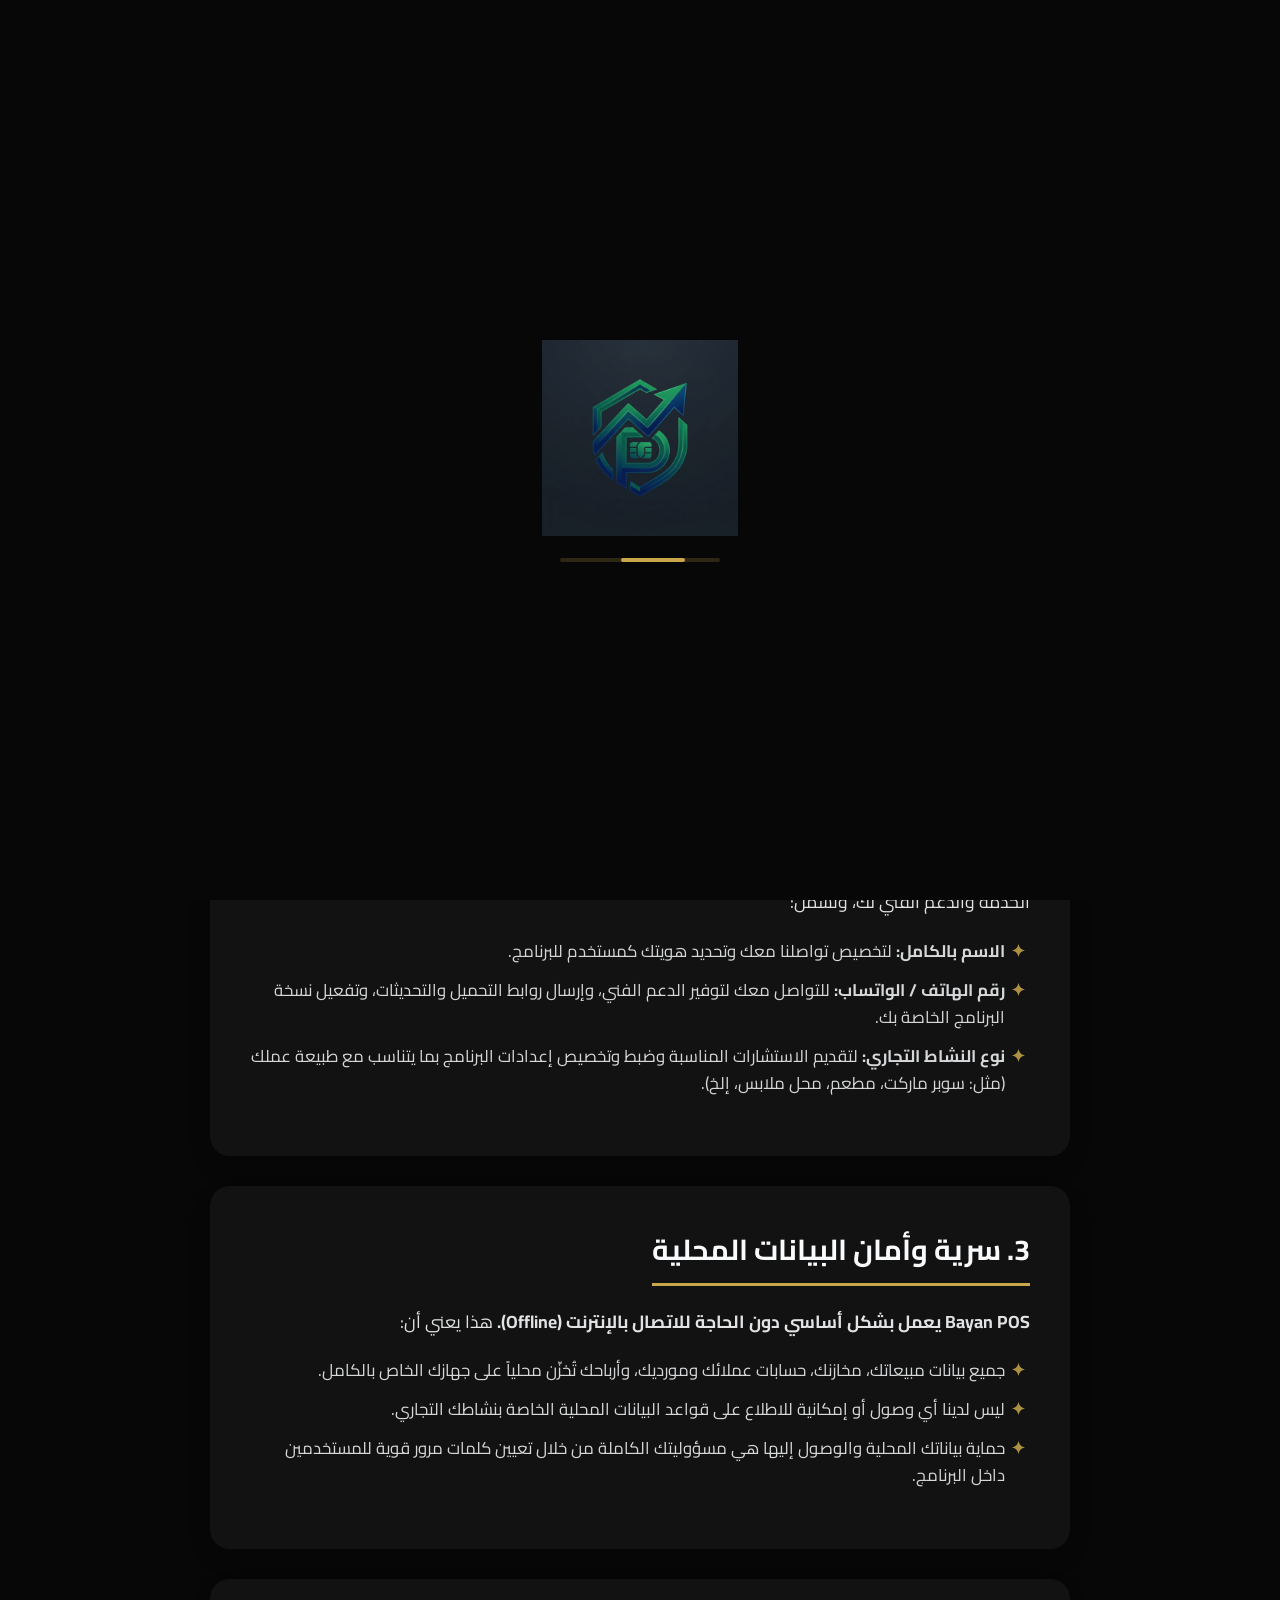
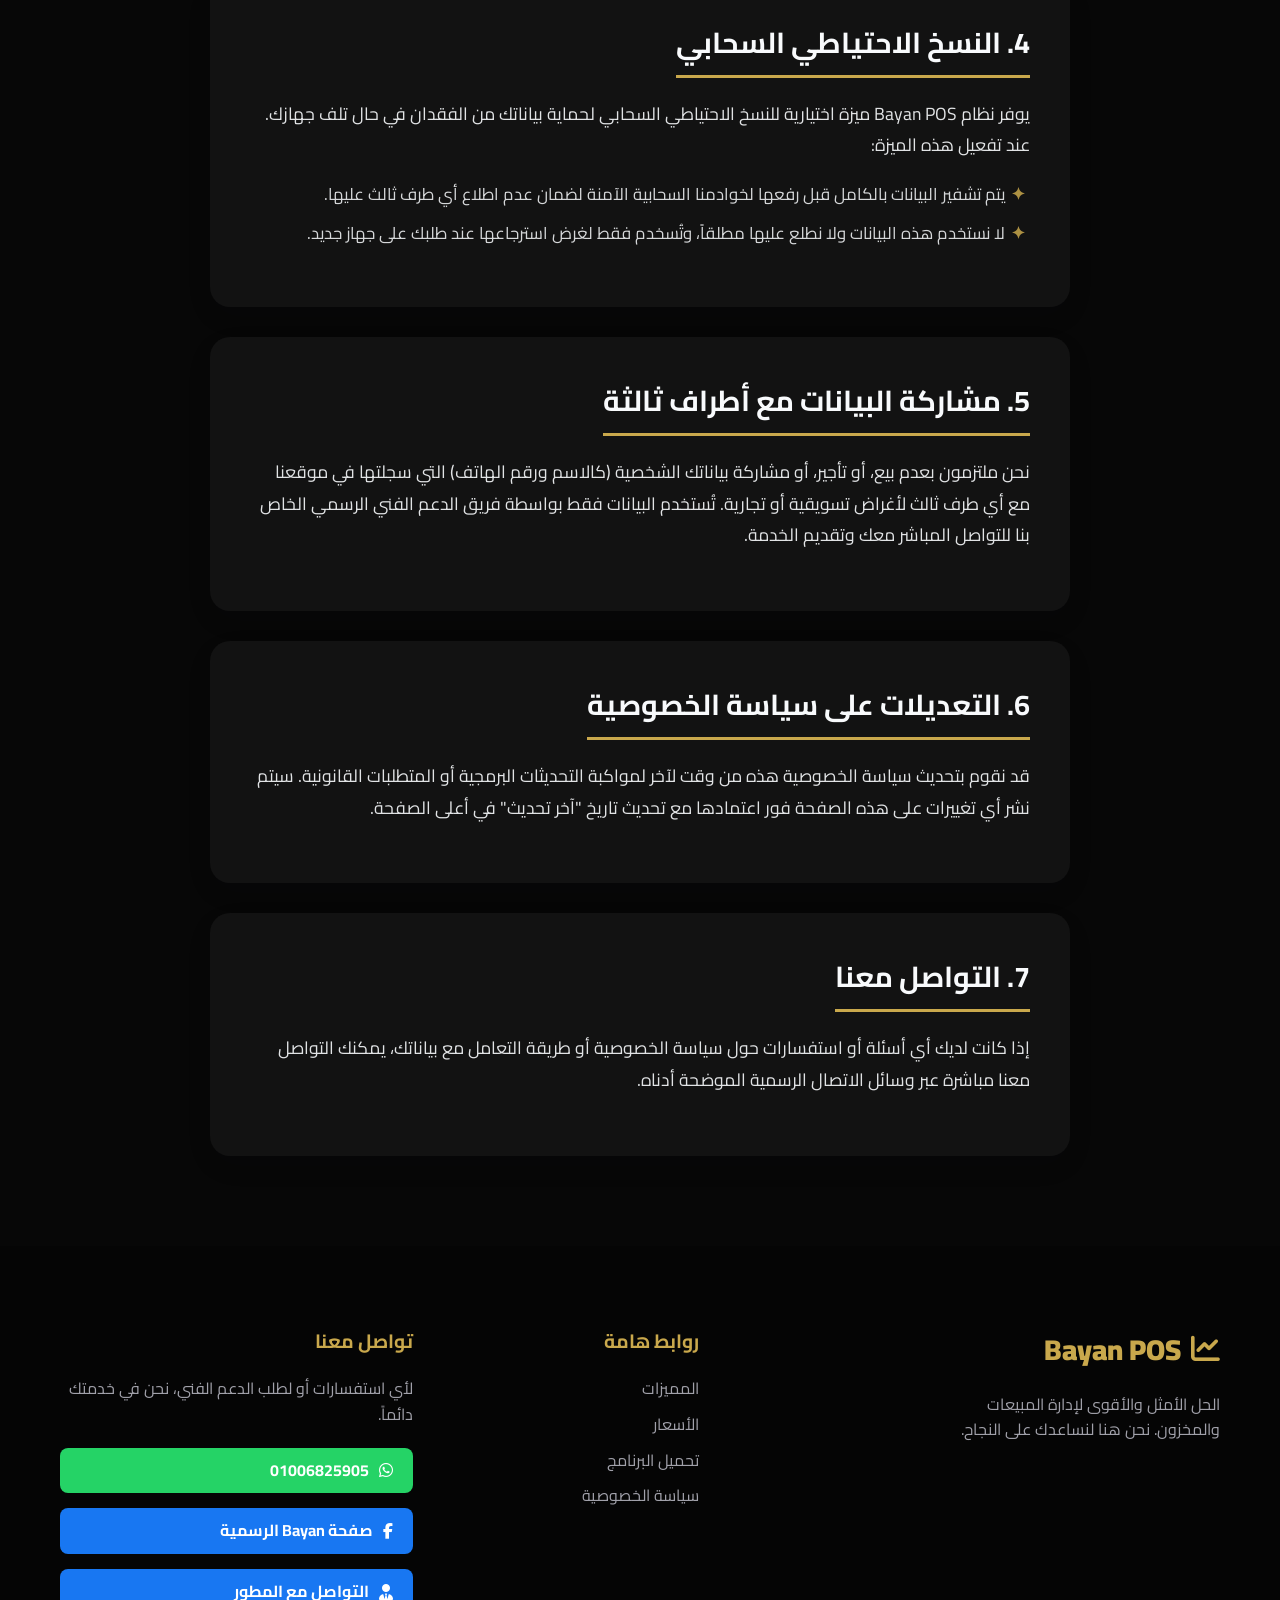
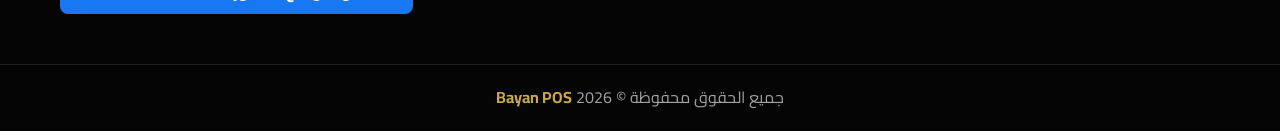
==== commit 8a928255: "Add files via upload" ====
--- a/privacy.html
+++ b/privacy.html
@@ -11,18 +11,28 @@
 </head>
 
 <body>
+    <!-- Preloader -->
+    <div class="preloader" id="preloader">
+        <div class="loader-content">
+            <img src="images/bayan_logo.png" alt="Bayan POS Logo" class="loader-logo">
+            <div class="loader-bar"></div>
+        </div>
+    </div>
+
     <!-- Navbar -->
     <nav class="navbar">
         <div class="container nav-container">
             <div class="logo">
-                <img src="images/bayan_logo.png" alt="Bayan POS Logo" class="nav-logo-img">
-                Bayan <span>POS</span>
+                <img src="images/bayan_logo.png" alt="شعار بيان" class="nav-logo-img">
+                <span dir="ltr">Bayan <span>POS</span></span>
             </div>
             <ul class="nav-links">
                 <li><a href="index.html#features">المميزات</a></li>
                 <li><a href="index.html#screens">صور البرنامج</a></li>
                 <li><a href="index.html#pricing">الباقات والأسعار</a></li>
                 <li><a href="index.html#faq">الأسئلة الشائعة</a></li>
+                <li><a href="index.html#roadmap">مراحل التطوير</a></li>
+                <li><a href="index.html#contact">التواصل</a></li>
             </ul>
             <div class="nav-actions">
                 <button id="themeToggle" class="theme-toggle-btn" title="تغيير وضع الإضاءة">
@@ -106,7 +116,7 @@
         <div class="container footer-container">
             <div class="footer-info">
                 <div class="logo">
-                    <i class="fa-solid fa-chart-line"></i> Bayan <span>POS</span>
+                    <i class="fa-solid fa-chart-line"></i> <span dir="ltr">Bayan <span>POS</span></span>
                 </div>
                 <p>الحل الأمثل والأقوى لإدارة المبيعات والمخزون. نحن هنا لنساعدك على النجاح.</p>
             </div>
--- a/style.css
+++ b/style.css
@@ -270,7 +270,7 @@
     font-weight: 900;
     line-height: 1.2;
     margin-bottom: 20px;
-    color: var(--white);
+    color: #ffffff;
 }
 .hero h1 span {
     color: var(--accent-color);
@@ -281,7 +281,7 @@
 }
 .hero p {
     font-size: 1.2rem;
-    color: var(--text-gray);
+    color: #cbd5e1;
     margin-bottom: 40px;
     max-width: 90%;
 }
@@ -429,7 +429,7 @@
 }
 .price-card.popular {
     background: var(--primary-color);
-    color: var(--text-light);
+    color: #ffffff;
     transform: scale(1.05);
     border: 1px solid var(--accent-color);
 }
@@ -466,7 +466,7 @@
     font-weight: normal;
     display: block;
 }
-.price-card.popular .plan-price span { color: var(--text-gray); }
+.price-card.popular .plan-price span { color: #cbd5e1; }
 .plan-features {
     list-style: none;
     margin-bottom: 40px;
@@ -480,7 +480,7 @@
     color: var(--text-dark);
     opacity: 0.9;
 }
-.price-card.popular .plan-features li { color: var(--text-light); }
+.price-card.popular .plan-features li { color: #f8fafc; }
 .plan-features li i {
     color: #22c55e; /* Green check */
 }
@@ -490,18 +490,19 @@
     background: linear-gradient(135deg, var(--accent-color), var(--accent-hover));
     padding: 80px 0;
     text-align: center;
-    color: var(--primary-color);
+    color: #0f172a !important;
 }
 .cta-content h2 {
     font-size: 2.5rem;
     font-weight: 900;
     margin-bottom: 20px;
-    color: var(--primary-color);
+    color: #0f172a !important;
 }
 .cta-content p {
     font-size: 1.2rem;
     margin-bottom: 40px;
     font-weight: 600;
+    color: #0f172a !important;
 }
 .download-btn {
     background: var(--primary-color);
@@ -573,6 +574,103 @@
     transform: rotate(180deg);
 }
 
+/* Roadmap / Timeline */
+.roadmap {
+    padding: 100px 0;
+    background: var(--bg-color);
+}
+.timeline {
+    max-width: 800px;
+    margin: 50px auto 0;
+    position: relative;
+    padding-right: 30px;
+}
+.timeline::before {
+    content: '';
+    position: absolute;
+    top: 0;
+    right: 15px;
+    height: 100%;
+    width: 2px;
+    background: rgba(212, 175, 55, 0.2);
+}
+.timeline-item {
+    position: relative;
+    margin-bottom: 40px;
+    padding-right: 40px;
+}
+.timeline-item:last-child {
+    margin-bottom: 0;
+}
+.timeline-dot {
+    position: absolute;
+    top: 0;
+    right: 0;
+    width: 32px;
+    height: 32px;
+    background: var(--bg-color);
+    border: 2px solid var(--accent-color);
+    border-radius: 50%;
+    display: flex;
+    align-items: center;
+    justify-content: center;
+    color: var(--accent-color);
+    font-size: 0.9rem;
+    z-index: 1;
+    transition: var(--transition);
+}
+.timeline-item:hover .timeline-dot {
+    background: var(--accent-color);
+    color: var(--primary-color);
+    box-shadow: 0 0 15px rgba(212, 175, 55, 0.4);
+}
+.timeline-content {
+    background: var(--white);
+    padding: 25px;
+    border-radius: 12px;
+    border: 1px solid var(--border-color);
+    box-shadow: 0 5px 15px rgba(0,0,0,0.03);
+    transition: var(--transition);
+}
+.timeline-item:hover .timeline-content {
+    transform: translateY(-5px);
+    box-shadow: 0 10px 25px rgba(0,0,0,0.08);
+    border-color: var(--accent-color);
+}
+.timeline-date {
+    font-size: 0.9rem;
+    color: var(--accent-color);
+    font-weight: bold;
+    margin-bottom: 10px;
+    display: inline-block;
+    padding: 4px 12px;
+    background: rgba(212, 175, 55, 0.1);
+    border-radius: 20px;
+}
+.timeline-content h3 {
+    font-size: 1.3rem;
+    color: var(--text-dark);
+    margin-bottom: 15px;
+}
+.timeline-content p {
+    color: var(--text-gray);
+    line-height: 1.7;
+    margin-bottom: 20px;
+}
+.timeline-tags {
+    display: flex;
+    flex-wrap: wrap;
+    gap: 10px;
+}
+.timeline-tags span {
+    font-size: 0.8rem;
+    background: var(--bg-color);
+    color: var(--text-dark);
+    padding: 5px 12px;
+    border-radius: 6px;
+    border: 1px solid var(--border-color);
+}
+
 /* Footer */
 footer {
     background: var(--footer-bg);
@@ -646,6 +744,70 @@
     color: var(--text-gray);
 }
 .footer-bottom strong { color: var(--accent-color); }
+
+/* Preloader */
+.preloader {
+    position: fixed;
+    top: 0;
+    left: 0;
+    width: 100%;
+    height: 100%;
+    background: var(--bg-color);
+    display: flex;
+    justify-content: center;
+    align-items: center;
+    z-index: 99999;
+    transition: opacity 0.5s ease, visibility 0.5s ease;
+}
+.loader-content {
+    text-align: center;
+    display: flex;
+    flex-direction: column;
+    align-items: center;
+    gap: 20px;
+}
+.loader-logo {
+    width: 200px;
+    animation: pulseLogo 1.5s infinite alternate ease-in-out;
+}
+.loader-bar {
+    width: 160px;
+    height: 4px;
+    background: rgba(201, 168, 76, 0.2);
+    border-radius: 4px;
+    position: relative;
+    overflow: hidden;
+}
+.loader-bar::after {
+    content: '';
+    position: absolute;
+    top: 0;
+    left: 0;
+    height: 100%;
+    width: 40%;
+    background: var(--accent-color);
+    border-radius: 4px;
+    animation: loaderSweep 1s infinite ease-in-out;
+}
+@keyframes loaderSweep {
+    0% { left: -40%; }
+    100% { left: 100%; }
+}
+@keyframes pulseLogo {
+    from { transform: scale(0.95); opacity: 0.8; }
+    to { transform: scale(1.05); opacity: 1; }
+}
+
+/* Scroll Reveal Animations */
+.reveal-up {
+    opacity: 0;
+    transform: translateY(40px);
+    transition: all 0.8s cubic-bezier(0.5, 0, 0, 1);
+}
+.reveal-up.visible {
+    opacity: 1;
+    transform: translateY(0);
+}
 
 /* Responsive */
 @media (max-width: 992px) {
@@ -796,7 +958,7 @@
     width: 90%;
     max-width: 450px;
     padding: 30px;
-    color: var(--white);
+    color: #f8fafc;
     position: relative;
     animation: slideUp 0.3s cubic-bezier(0.175, 0.885, 0.32, 1.275);
 }
@@ -845,7 +1007,7 @@
     border-radius: 12px;
     border: 1px solid rgba(255, 255, 255, 0.2);
     background: rgba(255, 255, 255, 0.05);
-    color: var(--white);
+    color: #ffffff;
     font-size: 1rem;
     font-family: 'Cairo', sans-serif;
     transition: 0.3s;
@@ -862,7 +1024,7 @@
 }
 .form-group select option {
     background: #0f172a;
-    color: var(--white);
+    color: #ffffff;
 }
 .submit-download-btn {
     width: 100%;
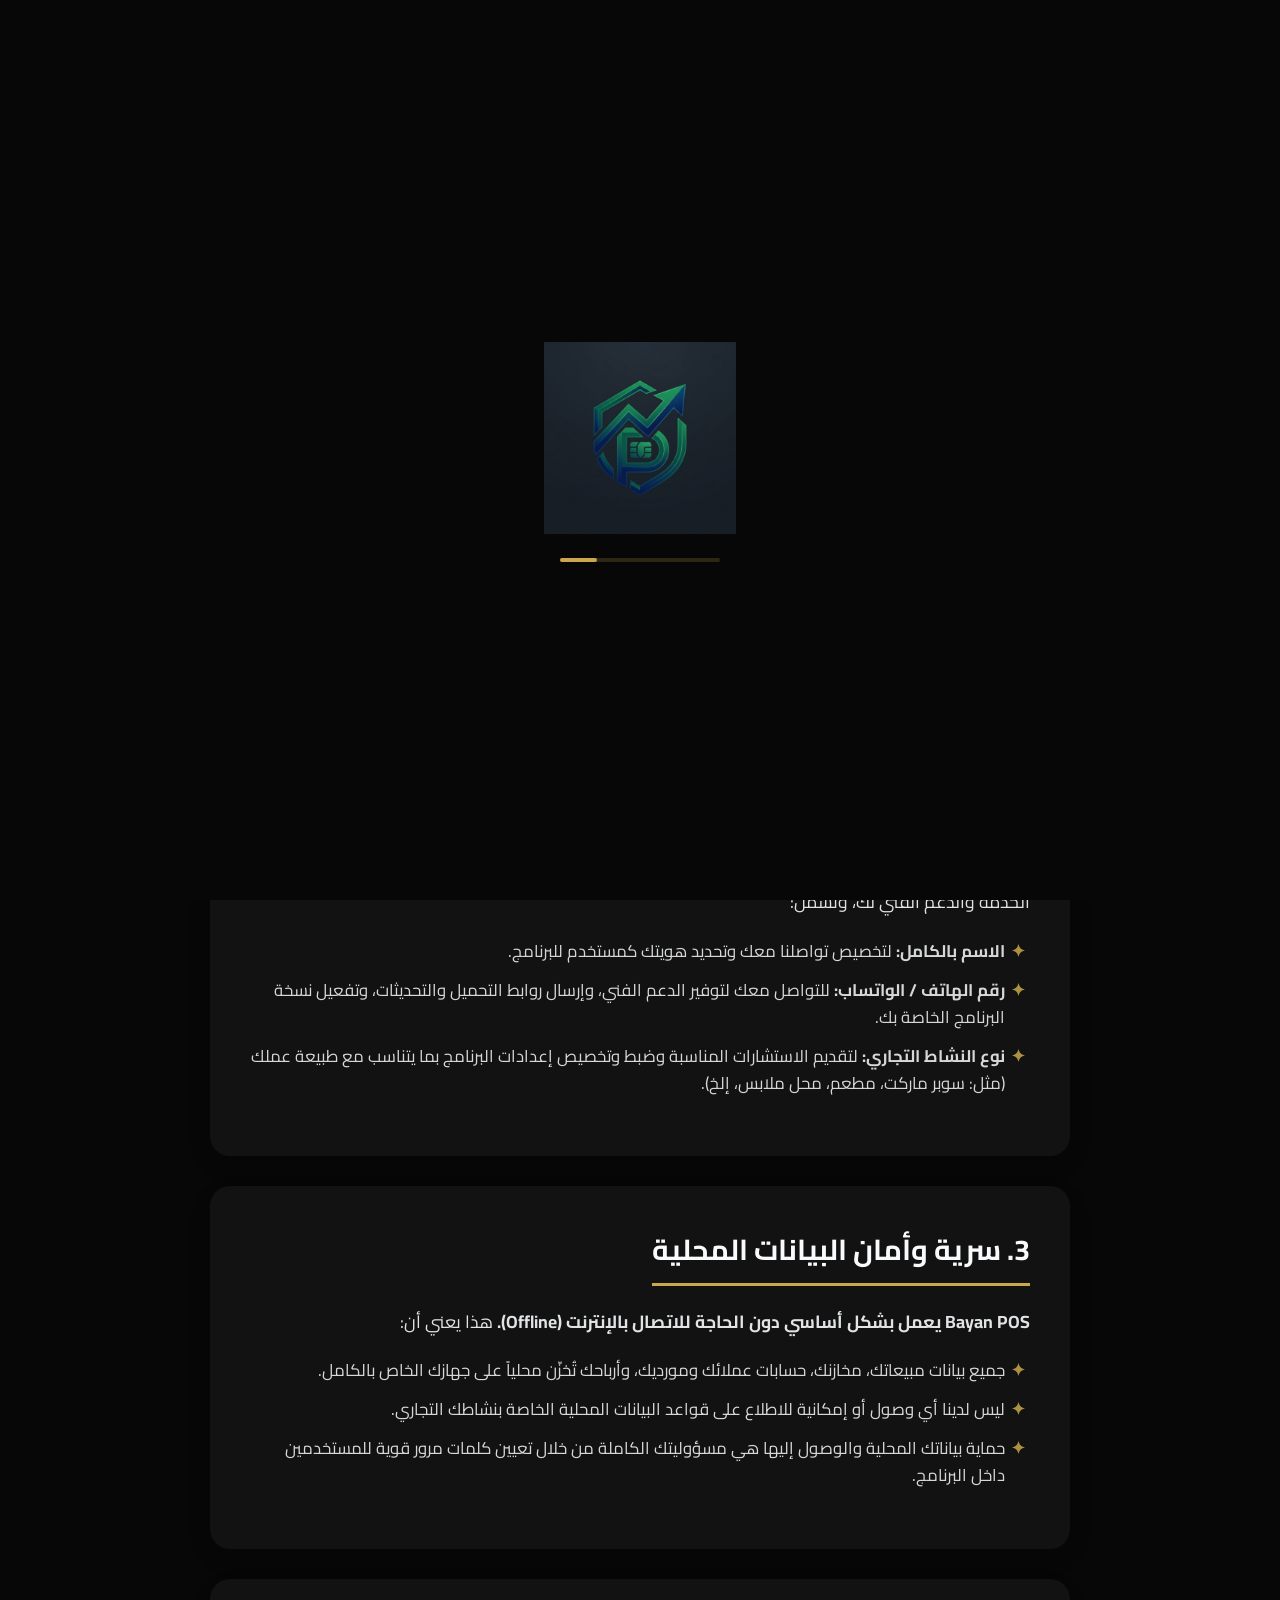
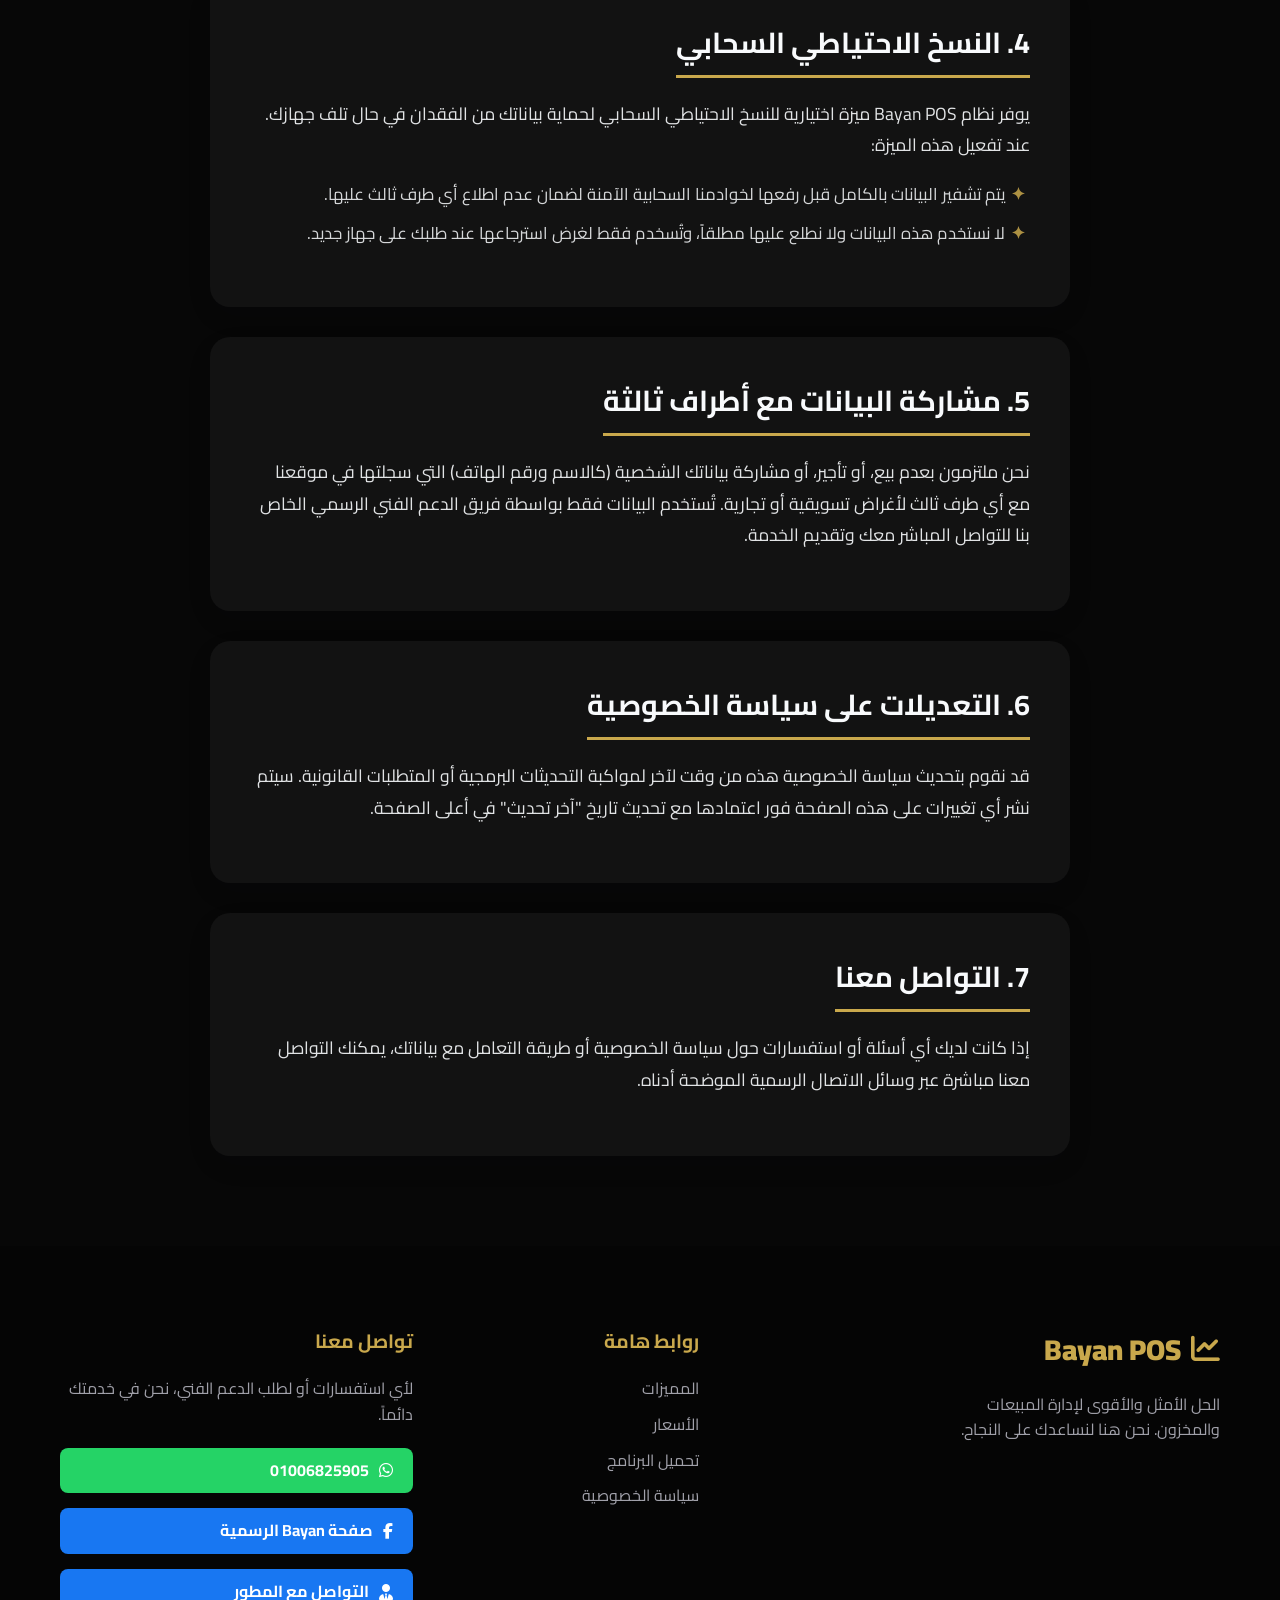
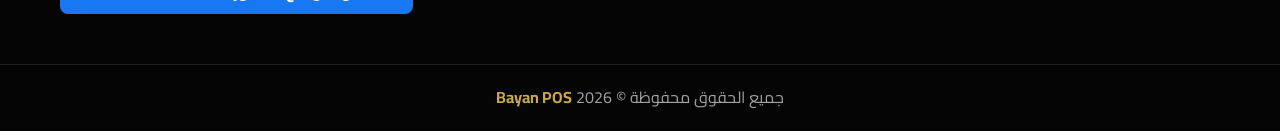
==== commit 56ee92d5: "Add files via upload" ====
--- a/privacy.html
+++ b/privacy.html
@@ -8,6 +8,16 @@
     <link rel="stylesheet" href="style.css?v=2">
     <link href="https://fonts.googleapis.com/css2?family=Cairo:wght@400;600;800;900&display=swap" rel="stylesheet">
     <link rel="stylesheet" href="https://cdnjs.cloudflare.com/ajax/libs/font-awesome/6.4.0/css/all.min.css">
+
+    <!-- Google tag (gtag.js) -->
+    <script async src="https://www.googletagmanager.com/gtag/js?id=G-M8Q3DVTP42"></script>
+    <script>
+        window.dataLayer = window.dataLayer || [];
+        function gtag(){dataLayer.push(arguments);}
+        gtag('js', new Date());
+
+        gtag('config', 'G-M8Q3DVTP42');
+    </script>
 </head>
 
 <body>
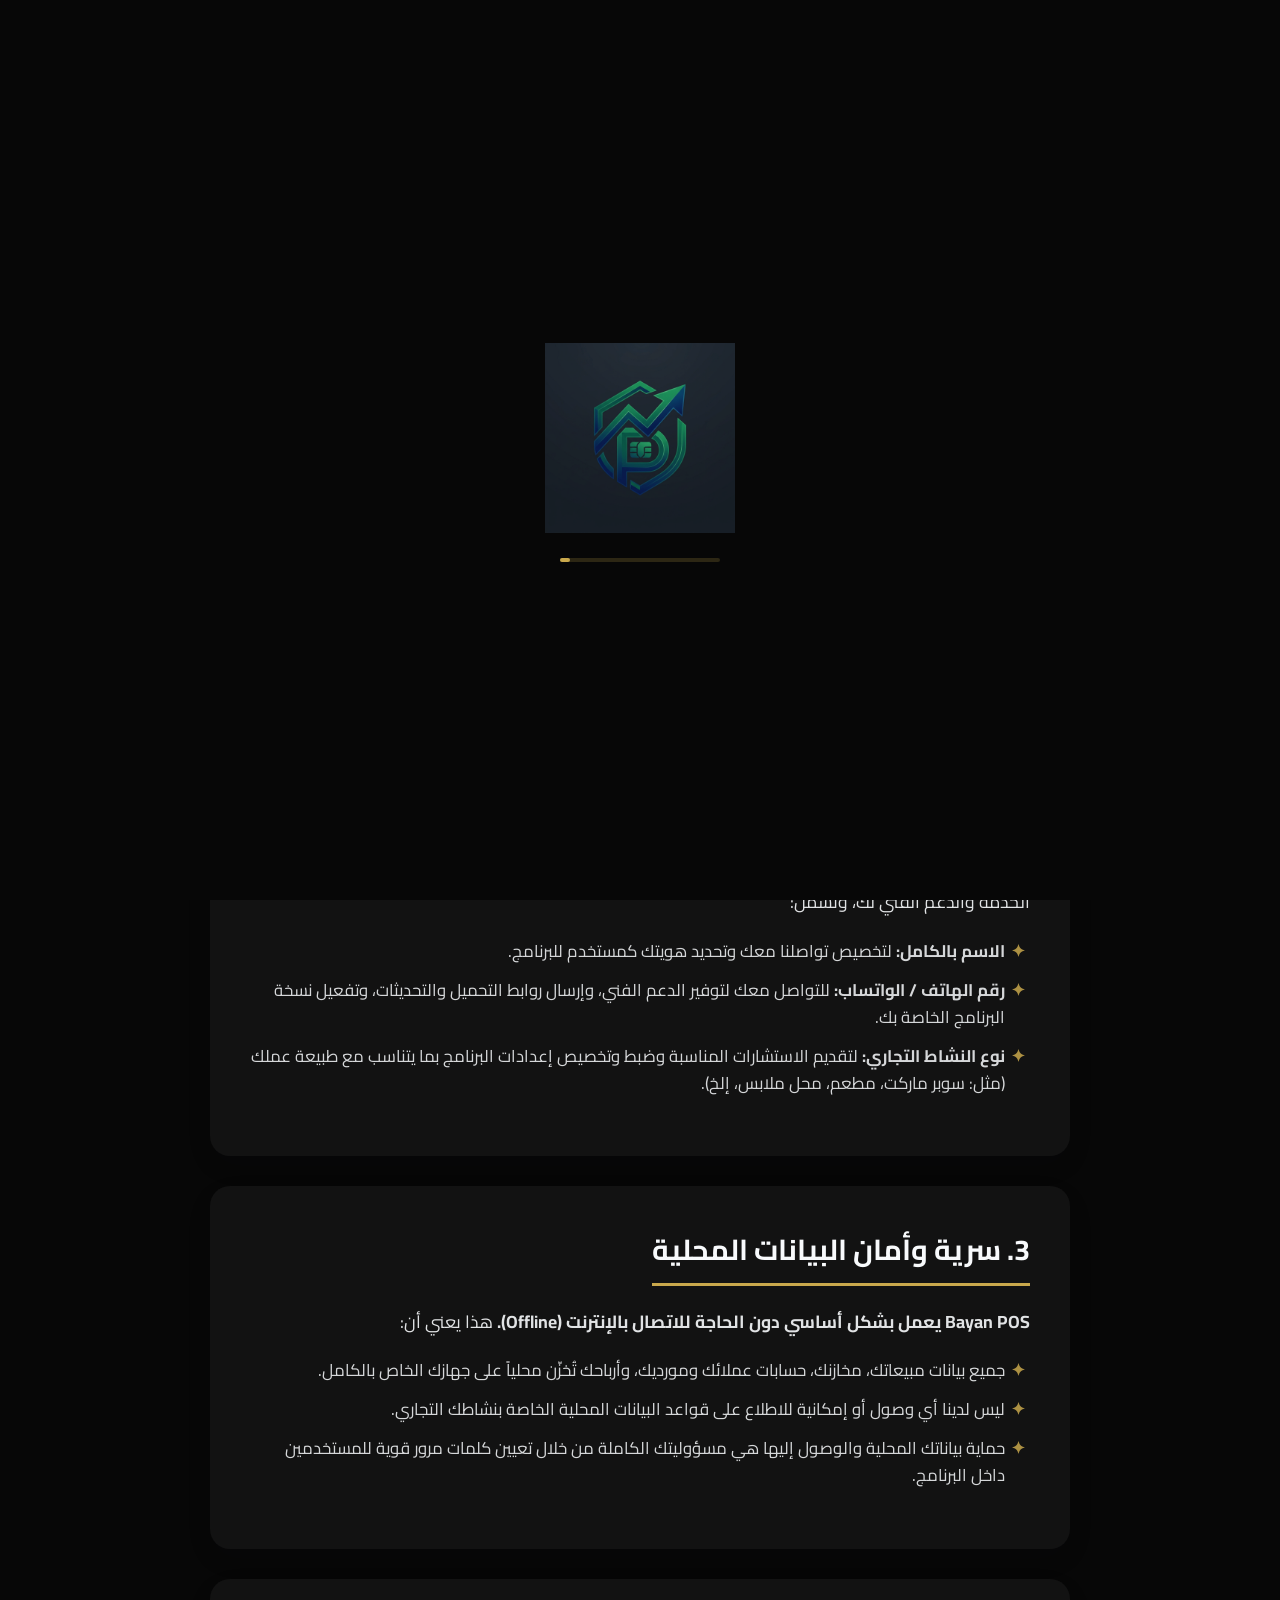
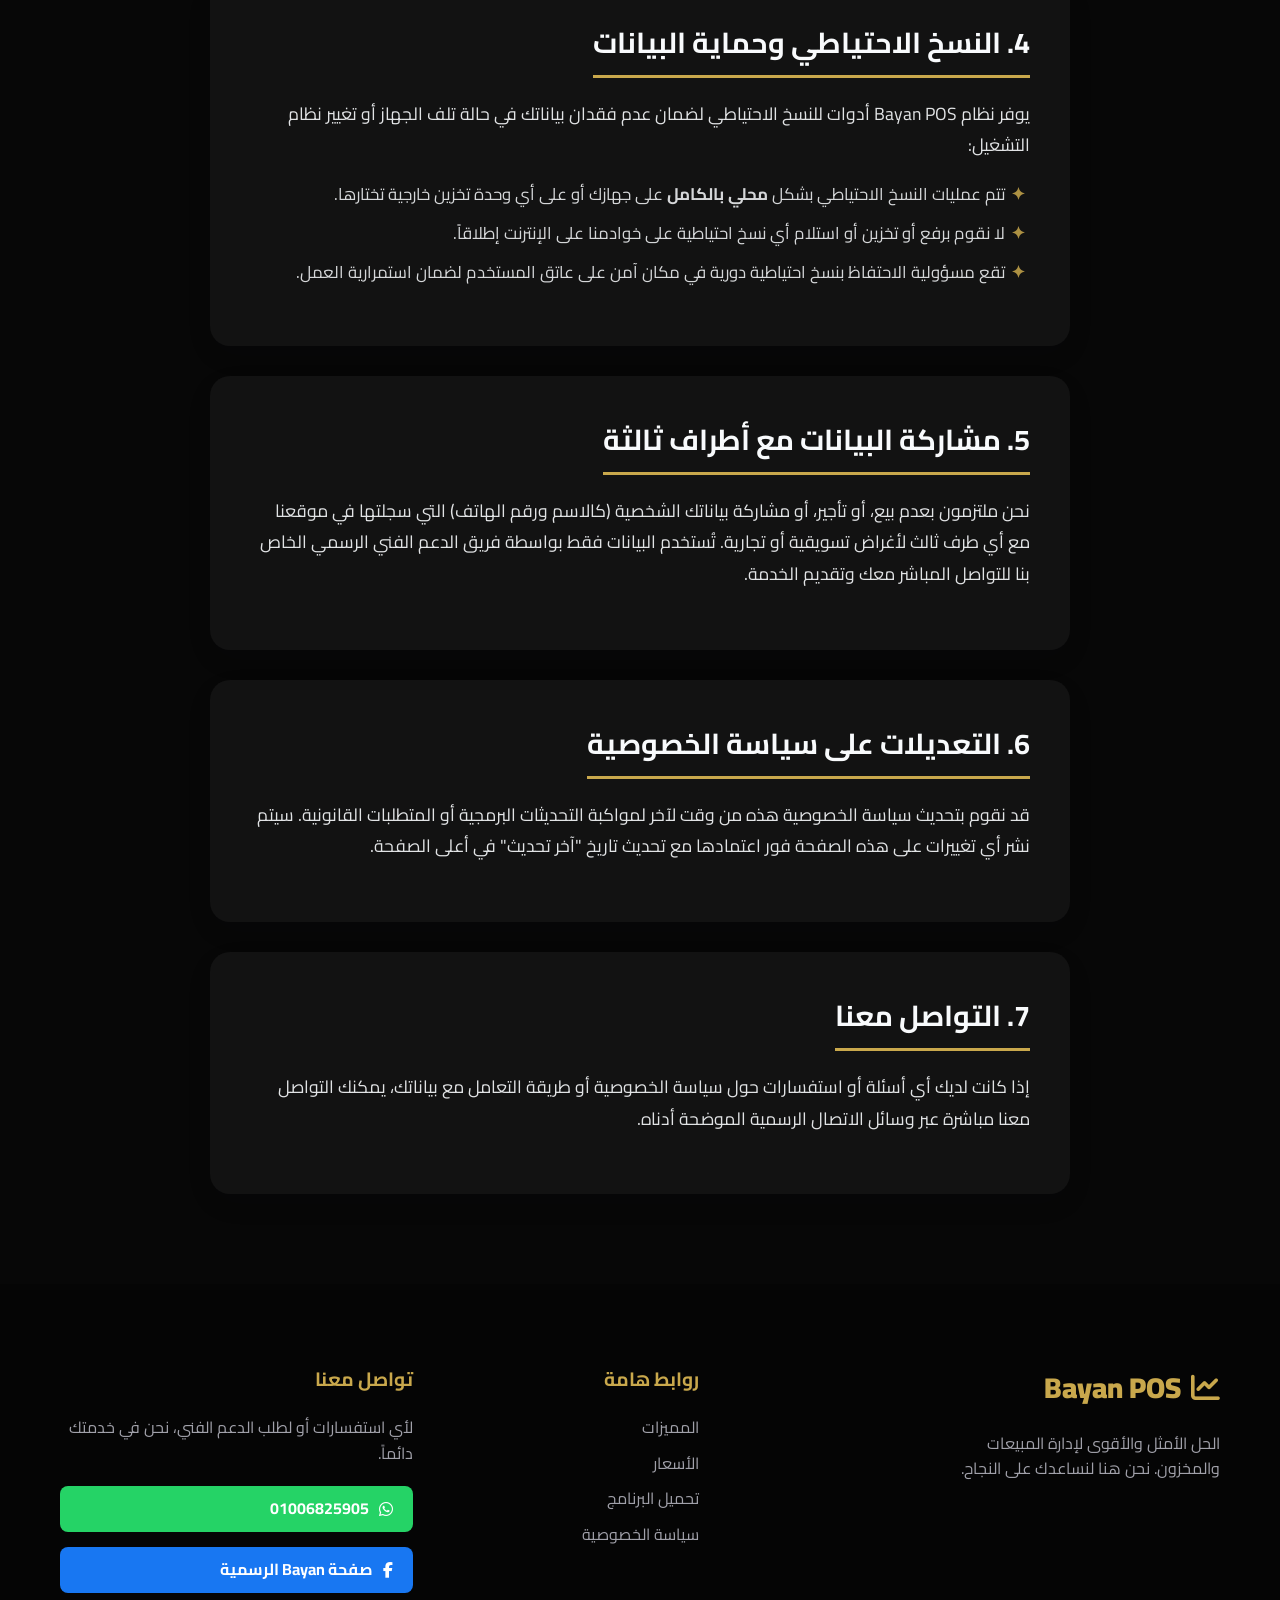
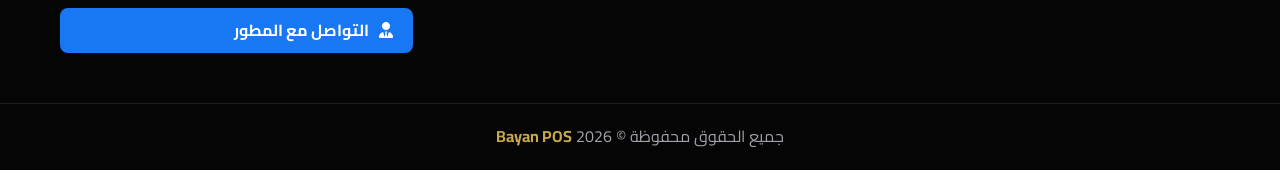
==== commit 448a9d0c: "Add files via upload" ====
--- a/privacy.html
+++ b/privacy.html
@@ -95,11 +95,12 @@
             </div>
 
             <div class="privacy-card">
-                <h2>4. النسخ الاحتياطي السحابي</h2>
-                <p>يوفر نظام Bayan POS ميزة اختيارية للنسخ الاحتياطي السحابي لحماية بياناتك من الفقدان في حال تلف جهازك. عند تفعيل هذه الميزة:</p>
+                <h2>4. النسخ الاحتياطي وحماية البيانات</h2>
+                <p>يوفر نظام Bayan POS أدوات للنسخ الاحتياطي لضمان عدم فقدان بياناتك في حالة تلف الجهاز أو تغيير نظام التشغيل:</p>
                 <ul>
-                    <li>يتم تشفير البيانات بالكامل قبل رفعها لخوادمنا السحابية الآمنة لضمان عدم اطلاع أي طرف ثالث عليها.</li>
-                    <li>لا نستخدم هذه البيانات ولا نطلع عليها مطلقاً، وتُسخدم فقط لغرض استرجاعها عند طلبك على جهاز جديد.</li>
+                    <li>تتم عمليات النسخ الاحتياطي بشكل <strong>محلي بالكامل</strong> على جهازك أو على أي وحدة تخزين خارجية تختارها.</li>
+                    <li>لا نقوم برفع أو تخزين أو استلام أي نسخ احتياطية على خوادمنا على الإنترنت إطلاقاً.</li>
+                    <li>تقع مسؤولية الاحتفاظ بنسخ احتياطية دورية في مكان آمن على عاتق المستخدم لضمان استمرارية العمل.</li>
                 </ul>
             </div>
 
--- a/style.css
+++ b/style.css
@@ -126,11 +126,29 @@
     border-radius: 12px;
 }
 
+/* Purple Glow Button */
+.btn-purple-glow {
+    background: linear-gradient(135deg, #8a2be2, #6a0dad) !important;
+    color: #fff !important;
+    border: none !important;
+    box-shadow: 0 0 15px rgba(138, 43, 226, 0.6), 0 0 30px rgba(138, 43, 226, 0.4) !important;
+    animation: purple-pulse 2s infinite !important;
+}
+.btn-purple-glow:hover {
+    box-shadow: 0 0 25px rgba(138, 43, 226, 0.9), 0 0 50px rgba(138, 43, 226, 0.6) !important;
+    transform: translateY(-3px) scale(1.05) !important;
+}
+@keyframes purple-pulse {
+    0% { box-shadow: 0 0 15px rgba(138, 43, 226, 0.6); }
+    50% { box-shadow: 0 0 30px rgba(138, 43, 226, 0.9), 0 0 40px rgba(138, 43, 226, 0.5); }
+    100% { box-shadow: 0 0 15px rgba(138, 43, 226, 0.6); }
+}
+
 /* Navbar */
 .navbar {
     background-color: var(--navbar-bg);
     backdrop-filter: blur(10px);
-    position: fixed;
+    position: absolute;
     width: 100%;
     top: 0;
     z-index: 1000;
@@ -182,6 +200,14 @@
     display: flex;
     align-items: center;
     gap: 15px;
+}
+.nav-actions .btn-primary {
+    animation: pulse-gold-btn 2s infinite;
+}
+@keyframes pulse-gold-btn {
+    0% { box-shadow: 0 0 0 0 rgba(201, 168, 76, 0.7); }
+    70% { box-shadow: 0 0 0 10px rgba(201, 168, 76, 0); }
+    100% { box-shadow: 0 0 0 0 rgba(201, 168, 76, 0); }
 }
 
 /* Theme Toggle Button */
@@ -356,6 +382,30 @@
 }
 .feature-card p {
     color: #64748b;
+}
+
+/* Video Demo */
+.video-demo {
+    padding: 100px 0;
+    background: var(--bg-color);
+}
+.video-wrapper {
+    position: relative;
+    padding-bottom: 56.25%; /* 16:9 Aspect Ratio */
+    height: 0;
+    overflow: hidden;
+    max-width: 100%;
+    border-radius: 20px;
+    box-shadow: 0 20px 40px rgba(0,0,0,0.2);
+    border: 2px solid var(--border-color);
+    background: #000;
+}
+.video-wrapper iframe {
+    position: absolute;
+    top: 0;
+    left: 0;
+    width: 100%;
+    height: 100%;
 }
 
 /* Screenshots */
@@ -529,6 +579,78 @@
     opacity: 0.8;
 }
 
+/* Reviews Section */
+.reviews {
+    padding: 100px 0;
+    background: var(--primary-color);
+}
+.reviews .section-title h2, .reviews .section-title p {
+    color: var(--text-light);
+}
+.reviews .section-title p { color: var(--text-gray); }
+.reviews-grid {
+    display: grid;
+    grid-template-columns: repeat(auto-fit, minmax(300px, 1fr));
+    gap: 30px;
+}
+.review-card {
+    background: rgba(255, 255, 255, 0.05);
+    border: 1px solid rgba(255, 255, 255, 0.1);
+    padding: 30px;
+    border-radius: 20px;
+    transition: var(--transition);
+    backdrop-filter: blur(10px);
+}
+.review-card:hover {
+    transform: translateY(-5px);
+    border-color: var(--accent-color);
+    box-shadow: 0 10px 30px rgba(0, 0, 0, 0.3);
+}
+.review-header {
+    display: flex;
+    align-items: center;
+    gap: 15px;
+    margin-bottom: 20px;
+}
+.reviewer-avatar {
+    width: 60px;
+    height: 60px;
+    border-radius: 50%;
+    background: var(--accent-color);
+    color: var(--primary-color);
+    display: flex;
+    align-items: center;
+    justify-content: center;
+    font-size: 1.5rem;
+    font-weight: bold;
+}
+.reviewer-info h4 {
+    color: var(--text-light);
+    font-size: 1.1rem;
+    margin-bottom: 5px;
+}
+.reviewer-info .rating {
+    color: #fbbf24;
+    font-size: 0.9rem;
+}
+.review-text {
+    color: var(--text-gray);
+    font-size: 1rem;
+    line-height: 1.6;
+    font-style: italic;
+    position: relative;
+    padding-right: 15px;
+}
+.review-text::before {
+    content: '"';
+    font-size: 3rem;
+    color: rgba(201, 168, 76, 0.2);
+    position: absolute;
+    top: -20px;
+    right: -10px;
+    font-family: serif;
+}
+
 /* FAQ */
 .faq {
     padding: 100px 0;
@@ -744,6 +866,121 @@
     color: var(--text-gray);
 }
 .footer-bottom strong { color: var(--accent-color); }
+
+/* Download Selection */
+.download-selection {
+    text-align: center;
+    padding: 20px 0;
+}
+.download-selection h4 {
+    color: #22c55e;
+    font-size: 1.5rem;
+    margin-bottom: 10px;
+}
+.download-selection p {
+    color: var(--text-gray);
+    margin-bottom: 25px;
+}
+.platform-buttons {
+    display: flex;
+    flex-direction: column;
+    gap: 15px;
+}
+.platform-btn {
+    display: flex;
+    align-items: center;
+    justify-content: center;
+    gap: 15px;
+    padding: 15px 20px;
+    border-radius: 12px;
+    text-decoration: none;
+    font-size: 1.2rem;
+    font-weight: bold;
+    color: var(--white);
+    transition: var(--transition);
+}
+.platform-btn.windows-btn {
+    background: #0078D7;
+}
+.platform-btn.windows-btn:hover {
+    background: #005a9e;
+    transform: translateY(-3px);
+    box-shadow: 0 10px 20px rgba(0, 120, 215, 0.3);
+}
+.platform-btn.android-btn {
+    background: #3DDC84;
+    color: #0f172a;
+}
+.platform-btn.android-btn:hover {
+    background: #2ebd6a;
+    transform: translateY(-3px);
+    box-shadow: 0 10px 20px rgba(61, 220, 132, 0.3);
+}
+.platform-btn i {
+    font-size: 1.8rem;
+}
+
+/* Floating Buttons */
+.floating-whatsapp {
+    position: fixed;
+    bottom: 30px;
+    right: 30px;
+    width: 60px;
+    height: 60px;
+    background-color: #25D366;
+    color: white;
+    border-radius: 50%;
+    display: flex;
+    align-items: center;
+    justify-content: center;
+    font-size: 35px;
+    box-shadow: 0 4px 15px rgba(37, 211, 102, 0.4);
+    z-index: 1000;
+    transition: var(--transition);
+    text-decoration: none;
+    animation: float 3s ease-in-out infinite;
+}
+.floating-whatsapp:hover {
+    background-color: #1ebc5a;
+    transform: scale(1.1);
+    color: white;
+}
+.scroll-top-btn {
+    position: fixed;
+    bottom: 100px;
+    right: 30px;
+    width: 50px;
+    height: 50px;
+    background-color: var(--primary-color);
+    color: var(--accent-color);
+    border: 1px solid var(--accent-color);
+    border-radius: 50%;
+    display: flex;
+    align-items: center;
+    justify-content: center;
+    font-size: 20px;
+    box-shadow: 0 4px 15px rgba(0, 0, 0, 0.3);
+    z-index: 1000;
+    transition: var(--transition);
+    cursor: pointer;
+    opacity: 0;
+    visibility: hidden;
+    transform: translateY(20px);
+}
+.scroll-top-btn.show {
+    opacity: 1;
+    visibility: visible;
+    transform: translateY(0);
+}
+.scroll-top-btn:hover {
+    background-color: var(--accent-color);
+    color: var(--primary-color);
+}
+@keyframes float {
+    0% { transform: translateY(0px); }
+    50% { transform: translateY(-10px); }
+    100% { transform: translateY(0px); }
+}
 
 /* Preloader */
 .preloader {
@@ -809,6 +1046,11 @@
     transform: translateY(0);
 }
 
+/* Utilities */
+.mobile-only {
+    display: none !important;
+}
+
 /* Responsive */
 @media (max-width: 992px) {
     .hero-container {
@@ -839,6 +1081,9 @@
     }
     .desktop-only {
         display: none !important;
+    }
+    .mobile-only {
+        display: block !important;
     }
     .nav-links {
         position: absolute;
@@ -1043,6 +1288,26 @@
     transform: translateY(-2px);
     box-shadow: 0 8px 25px rgba(212, 175, 55, 0.5);
 }
+.download-selection h4 {
+    font-size: 1.2rem;
+    color: #22c55e;
+    margin-bottom: 10px;
+}
+.download-selection p {
+    color: #cbd5e1;
+    margin-bottom: 20px;
+    font-size: 0.95rem;
+}
+.platform-buttons {
+    display: flex;
+    flex-direction: column;
+    gap: 10px;
+}
+.platform-buttons a:hover {
+    background: rgba(255, 255, 255, 0.1) !important;
+    border-color: var(--accent-color) !important;
+    transform: translateY(-2px);
+}
 
 /* Privacy Policy Page Styles */
 .privacy-hero {
@@ -1115,4 +1380,34 @@
     margin-top: 10px;
 }
 
+/* Announcement Bar */
+.announcement-bar {
+    background-color: var(--accent-color);
+    color: var(--primary-color);
+    text-align: center;
+    padding: 6px 10px;
+    font-size: 0.9rem;
+    font-weight: 800;
+    z-index: 2001;
+    position: fixed;
+    width: 100%;
+    top: 0;
+    left: 0;
+    height: 36px;
+    display: flex;
+    justify-content: center;
+    align-items: center;
+    gap: 8px;
+    direction: rtl;
+    box-shadow: 0 2px 10px rgba(0, 0, 0, 0.1);
+}
+.announcement-bar i {
+    animation: firePulse 1.5s infinite;
+}
+@keyframes firePulse {
+    0% { transform: scale(1); filter: drop-shadow(0 0 2px rgba(239, 68, 68, 0.5)); }
+    50% { transform: scale(1.25); filter: drop-shadow(0 0 8px rgba(239, 68, 68, 0.9)); }
+    100% { transform: scale(1); filter: drop-shadow(0 0 2px rgba(239, 68, 68, 0.5)); }
+}
+
 
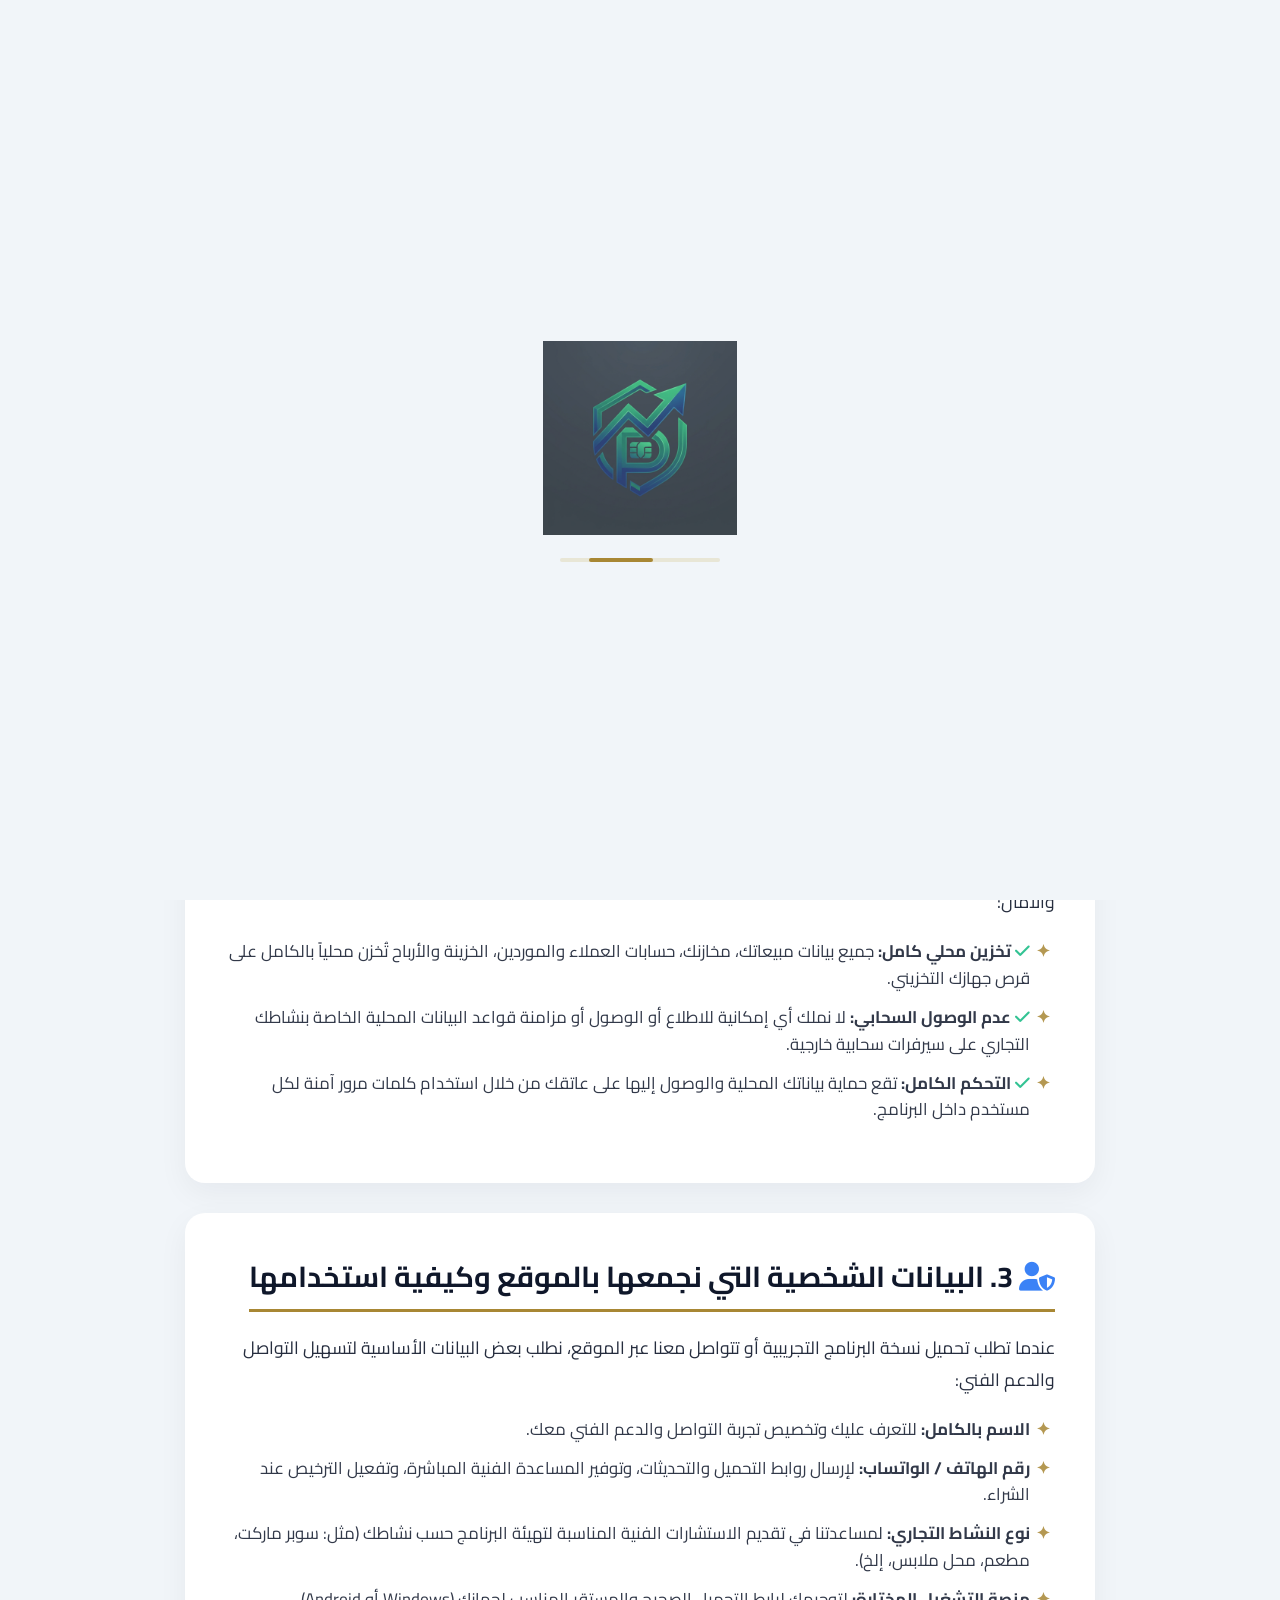
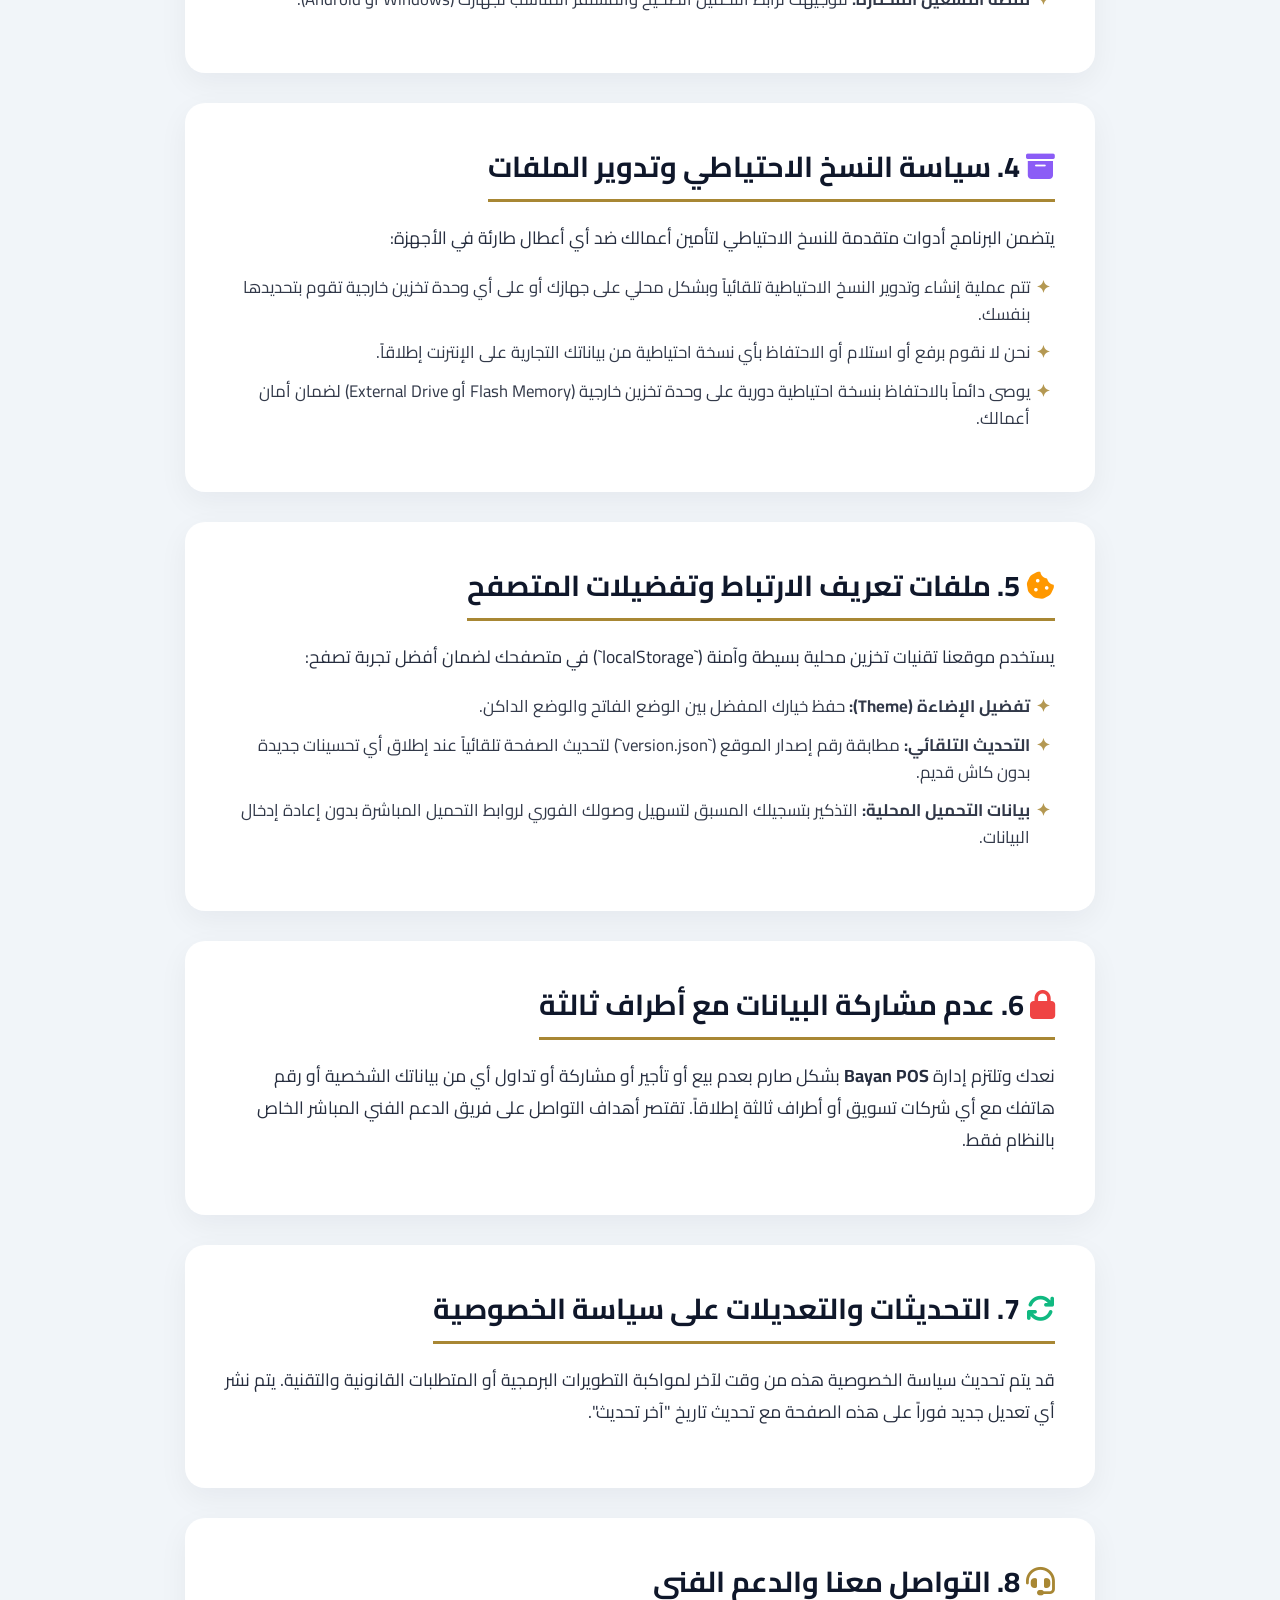
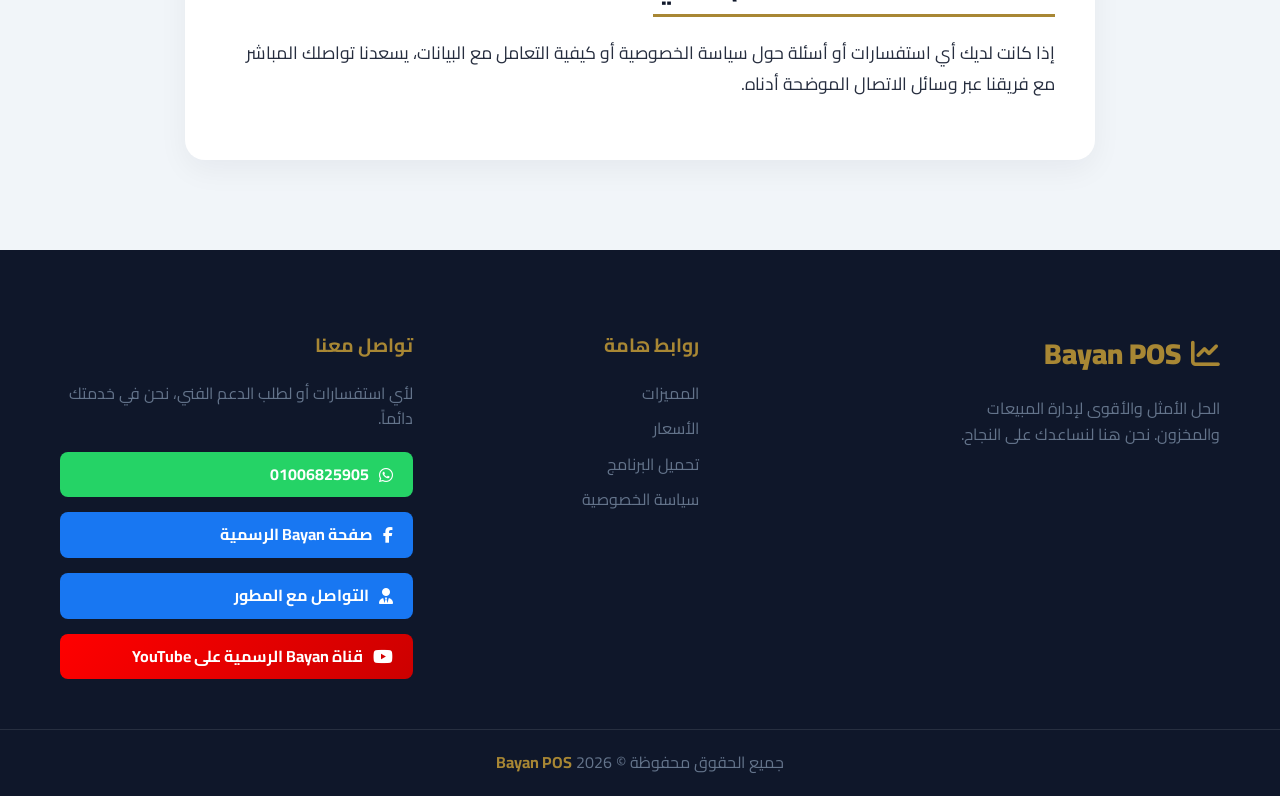
==== commit 66079b37: "Add files via upload" ====
--- a/privacy.html
+++ b/privacy.html
@@ -5,7 +5,7 @@
     <meta charset="UTF-8">
     <meta name="viewport" content="width=device-width, initial-scale=1.0">
     <title>سياسة الخصوصية | Bayan POS</title>
-    <link rel="stylesheet" href="style.css?v=2">
+    <link rel="stylesheet" href="style.css?v=3">
     <link href="https://fonts.googleapis.com/css2?family=Cairo:wght@400;600;800;900&display=swap" rel="stylesheet">
     <link rel="stylesheet" href="https://cdnjs.cloudflare.com/ajax/libs/font-awesome/6.4.0/css/all.min.css">
 
@@ -48,7 +48,6 @@
                 <button id="themeToggle" class="theme-toggle-btn" title="تغيير وضع الإضاءة">
                     <i class="fa-solid fa-moon"></i>
                 </button>
-                <a href="index.html#download" class="btn-primary desktop-only"><i class="fa-solid fa-download"></i> تحميل البرنامج</a>
                 <div class="mobile-menu-btn">
                     <i class="fa-solid fa-bars"></i>
                 </div>
@@ -59,64 +58,75 @@
     <!-- Header Section -->
     <header class="privacy-hero">
         <div class="container">
-            <h1>سياسة <span>الخصوصية</span></h1>
-            <p>نحن نحترم خصوصيتك ونلتزم بحماية بياناتك الشخصية والتجارية</p>
-            <div class="last-updated">آخر تحديث: يونيو 2026</div>
+            <h1>سياسة <span>الخصوصية وأمان البيانات</span></h1>
+            <p>نحن نضع خصوصية وأمان بيانات نشاطك التجاري وشخصك في مقدمة أولوياتنا دائماً</p>
+            <div class="last-updated"><i class="fa-solid fa-calendar-check"></i> آخر تحديث: 26 يوليو 2026</div>
         </div>
     </header>
 
     <!-- Content Section -->
     <section class="privacy-content-section">
-        <div class="container" style="max-width: 900px;">
+        <div class="container" style="max-width: 950px;">
             
             <div class="privacy-card">
-                <h2>1. مقدمة</h2>
-                <p>مرحباً بك في موقع <strong>Bayan POS</strong>. نحن نقدر ثقتك بنا ونضع خصوصية وأمن بياناتك في مقدمة أولوياتنا. توضح هذه الصفحة السياسات والإجراءات المتعلقة بجمع البيانات واستخدامها وحمايتها عند زيارة موقعنا أو استخدام خدماتنا أو تحميل البرنامج التجريبي.</p>
+                <h2><i class="fa-solid fa-handshake" style="color: var(--accent-color);"></i> 1. مقدمة وتعهدنا بالخصوصية</h2>
+                <p>مرحباً بك في نظام وموقع <strong>Bayan POS</strong>. نحن نلتزم بأعلى معايير الشفافية والأمان لحماية بياناتك الشخصية والتجارية. تُبيّن هذه السياسة كيف نتعامل مع البيانات أثناء تصفحك للموقع، أو تسجيل طلب تحميل النسخة التجريبية، أو أثناء استخدام برنامج الكاشير على جهازك.</p>
             </div>
 
             <div class="privacy-card">
-                <h2>2. البيانات التي نجمعها</h2>
-                <p>عندما تقوم بطلب تحميل البرنامج أو التواصل معنا، قد نقوم بجمع بعض البيانات البسيطة والضرورية لتوفير الخدمة والدعم الفني لك، وتشمل:</p>
+                <h2><i class="fa-solid fa-database" style="color: #10b981;"></i> 2. سرية وأمان البيانات المحلية (Offline-First)</h2>
+                <p>تم تصميم برنامج <strong>Bayan POS</strong> ليعمل وفق مبدأ <strong>"العمل بدون إنترنت أولاً" (Offline-First)</strong> لضمان أقصى درجات السرية والأمان:</p>
                 <ul>
-                    <li><strong>الاسم بالكامل:</strong> لتخصيص تواصلنا معك وتحديد هويتك كمستخدم للبرنامج.</li>
-                    <li><strong>رقم الهاتف / الواتساب:</strong> للتواصل معك لتوفير الدعم الفني، وإرسال روابط التحميل والتحديثات، وتفعيل نسخة البرنامج الخاصة بك.</li>
-                    <li><strong>نوع النشاط التجاري:</strong> لتقديم الاستشارات المناسبة وضبط وتخصيص إعدادات البرنامج بما يتناسب مع طبيعة عملك (مثل: سوبر ماركت، مطعم، محل ملابس، إلخ).</li>
+                    <li><i class="fa-solid fa-check" style="color: #10b981;"></i> <strong>تخزين محلي كامل:</strong> جميع بيانات مبيعاتك، مخازنك، حسابات العملاء والموردين، الخزينة والأرباح تُخزن محلياً بالكامل على قرص جهازك التخزيني.</li>
+                    <li><i class="fa-solid fa-check" style="color: #10b981;"></i> <strong>عدم الوصول السحابي:</strong> لا نملك أي إمكانية للاطلاع أو الوصول أو مزامنة قواعد البيانات المحلية الخاصة بنشاطك التجاري على سيرفرات سحابية خارجية.</li>
+                    <li><i class="fa-solid fa-check" style="color: #10b981;"></i> <strong>التحكم الكامل:</strong> تقع حماية بياناتك المحلية والوصول إليها على عاتقك من خلال استخدام كلمات مرور آمنة لكل مستخدم داخل البرنامج.</li>
                 </ul>
             </div>
 
             <div class="privacy-card">
-                <h2>3. سرية وأمان البيانات المحلية</h2>
-                <p><strong>Bayan POS يعمل بشكل أساسي دون الحاجة للاتصال بالإنترنت (Offline).</strong> هذا يعني أن:</p>
+                <h2><i class="fa-solid fa-user-shield" style="color: #3b82f6;"></i> 3. البيانات الشخصية التي نجمعها بالموقع وكيفية استخدامها</h2>
+                <p>عندما تطلب تحميل نسخة البرنامج التجريبية أو تتواصل معنا عبر الموقع، نطلب بعض البيانات الأساسية لتسهيل التواصل والدعم الفني:</p>
                 <ul>
-                    <li>جميع بيانات مبيعاتك، مخازنك، حسابات عملائك ومورديك، وأرباحك تُخزّن محلياً على جهازك الخاص بالكامل.</li>
-                    <li>ليس لدينا أي وصول أو إمكانية للاطلاع على قواعد البيانات المحلية الخاصة بنشاطك التجاري.</li>
-                    <li>حماية بياناتك المحلية والوصول إليها هي مسؤوليتك الكاملة من خلال تعيين كلمات مرور قوية للمستخدمين داخل البرنامج.</li>
+                    <li><strong>الاسم بالكامل:</strong> للتعرف عليك وتخصيص تجربة التواصل والدعم الفني معك.</li>
+                    <li><strong>رقم الهاتف / الواتساب:</strong> لإرسال روابط التحميل والتحديثات، وتوفير المساعدة الفنية المباشرة، وتفعيل الترخيص عند الشراء.</li>
+                    <li><strong>نوع النشاط التجاري:</strong> لمساعدتنا في تقديم الاستشارات الفنية المناسبة لتهيئة البرنامج حسب نشاطك (مثل: سوبر ماركت، مطعم، محل ملابس، إلخ).</li>
+                    <li><strong>منصة التشغيل المختارة:</strong> لتوجيهك لرابط التحميل الصحيح والمستقر المناسب لجهازك (Windows أو Android).</li>
                 </ul>
             </div>
 
             <div class="privacy-card">
-                <h2>4. النسخ الاحتياطي وحماية البيانات</h2>
-                <p>يوفر نظام Bayan POS أدوات للنسخ الاحتياطي لضمان عدم فقدان بياناتك في حالة تلف الجهاز أو تغيير نظام التشغيل:</p>
+                <h2><i class="fa-solid fa-box-archive" style="color: #8b5cf6;"></i> 4. سياسة النسخ الاحتياطي وتدوير الملفات</h2>
+                <p>يتضمن البرنامج أدوات متقدمة للنسخ الاحتياطي لتأمين أعمالك ضد أي أعطال طارئة في الأجهزة:</p>
                 <ul>
-                    <li>تتم عمليات النسخ الاحتياطي بشكل <strong>محلي بالكامل</strong> على جهازك أو على أي وحدة تخزين خارجية تختارها.</li>
-                    <li>لا نقوم برفع أو تخزين أو استلام أي نسخ احتياطية على خوادمنا على الإنترنت إطلاقاً.</li>
-                    <li>تقع مسؤولية الاحتفاظ بنسخ احتياطية دورية في مكان آمن على عاتق المستخدم لضمان استمرارية العمل.</li>
+                    <li>تتم عملية إنشاء وتدوير النسخ الاحتياطية تلقائياً وبشكل محلي على جهازك أو على أي وحدة تخزين خارجية تقوم بتحديدها بنفسك.</li>
+                    <li>نحن لا نقوم برفع أو استلام أو الاحتفاظ بأي نسخة احتياطية من بياناتك التجارية على الإنترنت إطلاقاً.</li>
+                    <li>يوصى دائماً بالاحتفاظ بنسخة احتياطية دورية على وحدة تخزين خارجية (Flash Memory أو External Drive) لضمان أمان أعمالك.</li>
                 </ul>
             </div>
 
             <div class="privacy-card">
-                <h2>5. مشاركة البيانات مع أطراف ثالثة</h2>
-                <p>نحن ملتزمون بعدم بيع، أو تأجير، أو مشاركة بياناتك الشخصية (كالاسم ورقم الهاتف) التي سجلتها في موقعنا مع أي طرف ثالث لأغراض تسويقية أو تجارية. تُستخدم البيانات فقط بواسطة فريق الدعم الفني الرسمي الخاص بنا للتواصل المباشر معك وتقديم الخدمة.</p>
+                <h2><i class="fa-solid fa-cookie-bite" style="color: #ff9800;"></i> 5. ملفات تعريف الارتباط وتفضيلات المتصفح</h2>
+                <p>يستخدم موقعنا تقنيات تخزين محلية بسيطة وآمنة (`localStorage`) في متصفحك لضمان أفضل تجربة تصفح:</p>
+                <ul>
+                    <li><strong>تفضيل الإضاءة (Theme):</strong> حفظ خيارك المفضل بين الوضع الفاتح والوضع الداكن.</li>
+                    <li><strong>التحديث التلقائي:</strong> مطابقة رقم إصدار الموقع (`version.json`) لتحديث الصفحة تلقائياً عند إطلاق أي تحسينات جديدة بدون كاش قديم.</li>
+                    <li><strong>بيانات التحميل المحلية:</strong> التذكير بتسجيلك المسبق لتسهيل وصولك الفوري لروابط التحميل المباشرة بدون إعادة إدخال البيانات.</li>
+                </ul>
             </div>
 
             <div class="privacy-card">
-                <h2>6. التعديلات على سياسة الخصوصية</h2>
-                <p>قد نقوم بتحديث سياسة الخصوصية هذه من وقت لآخر لمواكبة التحديثات البرمجية أو المتطلبات القانونية. سيتم نشر أي تغييرات على هذه الصفحة فور اعتمادها مع تحديث تاريخ "آخر تحديث" في أعلى الصفحة.</p>
+                <h2><i class="fa-solid fa-lock" style="color: #ef4444;"></i> 6. عدم مشاركة البيانات مع أطراف ثالثة</h2>
+                <p>نعدك وتلتزم إدارة <strong>Bayan POS</strong> بشكل صارم بعدم بيع أو تأجير أو مشاركة أو تداول أي من بياناتك الشخصية أو رقم هاتفك مع أي شركات تسويق أو أطراف ثالثة إطلاقاً. تقتصر أهداف التواصل على فريق الدعم الفني المباشر الخاص بالنظام فقط.</p>
             </div>
 
             <div class="privacy-card">
-                <h2>7. التواصل معنا</h2>
-                <p>إذا كانت لديك أي أسئلة أو استفسارات حول سياسة الخصوصية أو طريقة التعامل مع بياناتك، يمكنك التواصل معنا مباشرة عبر وسائل الاتصال الرسمية الموضحة أدناه.</p>
+                <h2><i class="fa-solid fa-arrows-rotate" style="color: #10b981;"></i> 7. التحديثات والتعديلات على سياسة الخصوصية</h2>
+                <p>قد يتم تحديث سياسة الخصوصية هذه من وقت لآخر لمواكبة التطويرات البرمجية أو المتطلبات القانونية والتقنية. يتم نشر أي تعديل جديد فوراً على هذه الصفحة مع تحديث تاريخ "آخر تحديث".</p>
+            </div>
+
+            <div class="privacy-card">
+                <h2><i class="fa-solid fa-headset" style="color: var(--accent-color);"></i> 8. التواصل معنا والدعم الفني</h2>
+                <p>إذا كانت لديك أي استفسارات أو أسئلة حول سياسة الخصوصية أو كيفية التعامل مع البيانات، يسعدنا تواصلك المباشر مع فريقنا عبر وسائل الاتصال الموضحة أدناه.</p>
             </div>
 
         </div>
@@ -153,6 +163,9 @@
                     <a href="https://www.facebook.com/amr.ehab.359071" target="_blank" class="contact-btn facebook">
                         <i class="fa-solid fa-user-tie"></i> التواصل مع المطور
                     </a>
+                    <a href="https://youtube.com/shorts/fXkhsaGkCoE" target="_blank" class="contact-btn youtube" style="background: linear-gradient(135deg, #ff0000, #cc0000); color: #ffffff;">
+                        <i class="fa-brands fa-youtube" style="font-size: 1.1rem;"></i> قناة Bayan الرسمية على YouTube
+                    </a>
                 </div>
             </div>
         </div>
--- a/style.css
+++ b/style.css
@@ -1196,14 +1196,14 @@
     to { opacity: 1; }
 }
 .download-modal-card {
-    background: rgba(15, 23, 42, 0.95);
-    border: 2px solid rgba(212, 175, 55, 0.3);
-    box-shadow: 0 20px 50px rgba(0, 0, 0, 0.5);
+    background: linear-gradient(145deg, #1e1b2e, #130f24);
+    border: 2px solid rgba(212, 175, 55, 0.5);
+    box-shadow: 0 25px 60px rgba(0, 0, 0, 0.8), 0 0 30px rgba(212, 175, 55, 0.25);
     border-radius: 24px;
     width: 90%;
-    max-width: 450px;
-    padding: 30px;
-    color: #f8fafc;
+    max-width: 480px;
+    padding: 35px;
+    color: #ffffff;
     position: relative;
     animation: slideUp 0.3s cubic-bezier(0.175, 0.885, 0.32, 1.275);
 }
@@ -1215,25 +1215,27 @@
     display: flex;
     justify-content: space-between;
     align-items: center;
-    border-bottom: 1px solid rgba(255, 255, 255, 0.1);
+    border-bottom: 1px solid rgba(255, 255, 255, 0.15);
     padding-bottom: 15px;
     margin-bottom: 20px;
 }
 .download-modal-header h3 {
     margin: 0;
-    font-size: 1.3rem;
+    font-size: 1.4rem;
     font-weight: 900;
-    color: var(--accent-color);
+    color: #fbbf24;
+    text-shadow: 0 2px 10px rgba(251, 191, 36, 0.3);
 }
 .close-download-modal {
     font-size: 28px;
     font-weight: bold;
-    color: #94a3b8;
+    color: #cbd5e1;
     cursor: pointer;
     transition: 0.3s;
 }
 .close-download-modal:hover {
     color: #ef4444;
+    transform: scale(1.15);
 }
 .form-group {
     margin-bottom: 20px;
@@ -1243,32 +1245,32 @@
     display: block;
     font-weight: bold;
     margin-bottom: 8px;
-    font-size: 0.95rem;
-    color: #cbd5e1;
+    font-size: 1rem;
+    color: #f8fafc;
 }
 .form-group input, .form-group select {
     width: 100%;
-    padding: 12px 15px;
+    padding: 14px 16px;
     border-radius: 12px;
-    border: 1px solid rgba(255, 255, 255, 0.2);
-    background: rgba(255, 255, 255, 0.05);
+    border: 1px solid rgba(255, 255, 255, 0.25);
+    background: rgba(255, 255, 255, 0.08);
     color: #ffffff;
-    font-size: 1rem;
+    font-size: 1.05rem;
     font-family: 'Cairo', sans-serif;
     transition: 0.3s;
     outline: none;
     box-sizing: border-box;
 }
 .form-group input::placeholder {
-    color: #64748b;
+    color: #94a3b8;
 }
 .form-group input:focus, .form-group select:focus {
-    border-color: var(--accent-color);
-    background: rgba(255, 255, 255, 0.1);
-    box-shadow: 0 0 10px rgba(212, 175, 55, 0.2);
+    border-color: #fbbf24;
+    background: rgba(255, 255, 255, 0.15);
+    box-shadow: 0 0 15px rgba(251, 191, 36, 0.3);
 }
 .form-group select option {
-    background: #0f172a;
+    background: #1e1b2e;
     color: #ffffff;
 }
 .submit-download-btn {
@@ -1410,4 +1412,487 @@
     100% { transform: scale(1); filter: drop-shadow(0 0 2px rgba(239, 68, 68, 0.5)); }
 }
 
-
+
+/* ================================================
+   ROADMAP TIMELINE ACCORDION - Collapsible
+   ================================================ */
+.timeline-header {
+    display: flex;
+    align-items: center;
+    justify-content: space-between;
+    gap: 10px;
+    cursor: pointer;
+    user-select: none;
+    padding: 4px 0;
+}
+.timeline-header:hover .timeline-toggle-btn {
+    opacity: 0.8;
+}
+.timeline-toggle-btn {
+    width: 32px;
+    height: 32px;
+    min-width: 32px;
+    border-radius: 50%;
+    background: rgba(255, 255, 255, 0.07);
+    border: 1px solid rgba(255, 255, 255, 0.15);
+    display: flex;
+    align-items: center;
+    justify-content: center;
+    font-size: 0.85rem;
+    transition: transform 0.35s ease, background 0.25s;
+    color: var(--accent-color);
+}
+.timeline-toggle-btn i {
+    transition: transform 0.35s cubic-bezier(0.4, 0, 0.2, 1);
+}
+.collapsible-timeline.open .timeline-toggle-btn i {
+    transform: rotate(180deg);
+}
+.timeline-details {
+    overflow: hidden;
+    max-height: 0;
+    opacity: 0;
+    transition: max-height 0.45s cubic-bezier(0.4, 0, 0.2, 1),
+                opacity 0.35s ease;
+}
+.collapsible-timeline.open .timeline-details {
+    max-height: 1000px;
+    opacity: 1;
+}
+
+
+/* ================================================
+   MOBILE RESPONSIVE - Optimized for Android Phones
+   ================================================ */
+
+/* Announcement Bar - Mobile */
+@media (max-width: 768px) {
+    .announcement-bar {
+        font-size: 0.78rem;
+        padding: 5px 8px;
+        height: auto;
+        min-height: 36px;
+        flex-wrap: wrap;
+        gap: 4px;
+        text-align: center;
+    }
+
+    /* Navbar */
+    .navbar {
+        position: fixed;
+    }
+    .nav-links {
+        display: none;
+        flex-direction: column;
+        position: absolute;
+        top: 80px;
+        right: 0;
+        left: 0;
+        background: var(--navbar-bg);
+        backdrop-filter: blur(20px);
+        padding: 20px;
+        gap: 15px;
+        border-bottom: 1px solid var(--border-color);
+        z-index: 999;
+    }
+    .nav-links.open {
+        display: flex;
+    }
+    .nav-links a {
+        font-size: 1.1rem;
+        padding: 8px 0;
+        border-bottom: 1px solid var(--border-color);
+    }
+    .mobile-menu-btn {
+        display: flex !important;
+        cursor: pointer;
+        font-size: 1.4rem;
+        color: var(--text-dark);
+    }
+
+    /* Hero Section */
+    .hero {
+        padding-top: 120px;
+        padding-bottom: 60px;
+    }
+    .hero-container {
+        flex-direction: column;
+        text-align: center;
+        gap: 30px;
+    }
+    .hero-content {
+        order: 1;
+    }
+    .hero-image {
+        order: 2;
+        width: 100%;
+    }
+    .hero-image img {
+        width: 100%;
+        max-width: 380px;
+        margin: 0 auto;
+        display: block;
+    }
+    .hero-content h1 {
+        font-size: 1.9rem;
+        line-height: 1.3;
+    }
+    .hero-content p {
+        font-size: 1rem;
+    }
+    .hero-buttons {
+        flex-direction: column;
+        align-items: center;
+        gap: 12px;
+    }
+    .hero-buttons a {
+        width: 100%;
+        max-width: 320px;
+        justify-content: center;
+        font-size: 1rem;
+    }
+    .badge {
+        font-size: 0.78rem;
+        padding: 5px 12px;
+        text-align: center;
+        display: inline-block;
+    }
+    .hero-stats {
+        flex-wrap: wrap;
+        justify-content: center;
+        gap: 12px;
+    }
+
+    /* Section Titles */
+    .section-title h2 {
+        font-size: 1.75rem;
+    }
+    .section-title p {
+        font-size: 0.95rem;
+    }
+
+    /* Features */
+    .features-grid {
+        grid-template-columns: 1fr;
+        gap: 16px;
+    }
+    .feature-card {
+        padding: 20px;
+    }
+
+    /* Screenshots */
+    .screens-grid {
+        grid-template-columns: 1fr 1fr;
+        gap: 12px;
+    }
+
+    /* Pricing */
+    .pricing-grid {
+        grid-template-columns: 1fr;
+        gap: 20px;
+    }
+    .price-card.popular {
+        transform: none;
+    }
+
+    /* FAQ */
+    .faq-question {
+        font-size: 0.95rem;
+        padding: 14px 16px;
+    }
+    .faq-answer {
+        font-size: 0.9rem;
+        padding: 12px 16px;
+    }
+
+    /* Roadmap Timeline */
+    .roadmap {
+        padding: 60px 0;
+    }
+    .timeline {
+        padding-right: 20px;
+        margin-top: 30px;
+    }
+    .timeline::before {
+        right: 10px;
+    }
+    .timeline-item {
+        padding-right: 30px;
+    }
+    .timeline-dot {
+        width: 26px;
+        height: 26px;
+        font-size: 0.75rem;
+    }
+    .timeline-content {
+        padding: 15px;
+    }
+    .timeline-header h3 {
+        font-size: 1.05rem !important;
+    }
+    .timeline-date {
+        font-size: 0.8rem;
+    }
+    .timeline-tags {
+        gap: 6px;
+    }
+    .timeline-tags span {
+        font-size: 0.72rem;
+        padding: 4px 8px;
+    }
+
+    /* Footer */
+    .footer-container {
+        grid-template-columns: 1fr;
+        gap: 30px;
+    }
+    footer {
+        padding: 50px 0 20px;
+    }
+
+    /* Download Modal */
+    .download-modal-card {
+        width: 95%;
+        padding: 20px;
+        max-height: 92vh;
+        overflow-y: auto;
+    }
+    .download-modal-header h3 {
+        font-size: 1.15rem;
+    }
+
+    /* Top Announcement Bar */
+    .top-announcement-bar {
+        flex-direction: column;
+        font-size: 0.8rem;
+        padding: 8px 12px;
+        gap: 6px;
+        text-align: center;
+    }
+    .top-announcement-bar a {
+        width: auto;
+    }
+
+    /* Reviews */
+    .reviews-grid {
+        grid-template-columns: 1fr;
+    }
+
+    /* CTA Section */
+    .cta-content h2 {
+        font-size: 1.7rem;
+    }
+    .cta-content p {
+        font-size: 1rem;
+    }
+    .download-btn span {
+        font-size: 0.9rem;
+    }
+
+    /* Platform Buttons */
+    .platform-btn {
+        font-size: 1rem;
+        padding: 12px 15px;
+    }
+
+    /* Scroll to Top Button */
+    #scrollTopBtn {
+        bottom: 15px;
+        left: 15px;
+        width: 42px;
+        height: 42px;
+        font-size: 1rem;
+    }
+}
+
+/* Extra Small Phones (360px and below) */
+@media (max-width: 400px) {
+    .hero-content h1 {
+        font-size: 1.55rem;
+    }
+    .section-title h2 {
+        font-size: 1.5rem;
+    }
+    .screens-grid {
+        grid-template-columns: 1fr;
+    }
+    .hero-buttons a {
+        font-size: 0.9rem;
+        padding: 12px 20px;
+    }
+    .badge {
+        font-size: 0.72rem;
+    }
+}
+
+/* Tablet (769px - 1024px) */
+@media (min-width: 769px) and (max-width: 1024px) {
+    .hero-content h1 {
+        font-size: 2.2rem;
+    }
+    .features-grid {
+        grid-template-columns: repeat(2, 1fr);
+    }
+    .footer-container {
+        grid-template-columns: 1fr 1fr;
+        gap: 30px;
+    }
+    .pricing-grid {
+        grid-template-columns: repeat(2, 1fr);
+    }
+    .nav-links {
+        gap: 18px;
+    }
+}
+
+/* Premium Ultra-Modern Hero Badge (Apple/Linear Shimmer Style) */
+.hero-badge-v2 {
+    display: inline-flex;
+    align-items: center;
+    gap: 12px;
+    padding: 6px 18px 6px 8px;
+    border-radius: 50px;
+    background: rgba(18, 18, 18, 0.7);
+    border: 1px solid rgba(255, 255, 255, 0.14);
+    box-shadow: 0 8px 32px rgba(0, 0, 0, 0.25), inset 0 1px 0 rgba(255, 255, 255, 0.15);
+    backdrop-filter: blur(16px);
+    -webkit-backdrop-filter: blur(16px);
+    transition: all 0.35s cubic-bezier(0.16, 1, 0.3, 1);
+    position: relative;
+    overflow: hidden;
+    margin-bottom: 24px;
+    cursor: default;
+    user-select: none;
+}
+
+body.light-mode .hero-badge-v2 {
+    background: rgba(255, 255, 255, 0.88);
+    border-color: rgba(16, 185, 129, 0.35);
+    box-shadow: 0 8px 25px rgba(16, 185, 129, 0.15), 0 2px 8px rgba(0, 0, 0, 0.04);
+}
+
+/* Shimmer Light Reflection Pass */
+.hero-badge-v2::before {
+    content: '';
+    position: absolute;
+    top: 0;
+    left: -100%;
+    width: 60%;
+    height: 100%;
+    background: linear-gradient(90deg, transparent, rgba(255, 255, 255, 0.3), transparent);
+    transform: skewX(-20deg);
+    animation: badgeShimmerPass 3.5s infinite;
+}
+
+@keyframes badgeShimmerPass {
+    0% { left: -100%; }
+    30% { left: 200%; }
+    100% { left: 200%; }
+}
+
+.hero-badge-v2:hover {
+    transform: translateY(-2px) scale(1.02);
+    border-color: rgba(16, 185, 129, 0.6);
+    box-shadow: 0 12px 35px rgba(16, 185, 129, 0.28);
+}
+
+.hero-badge-v2 .badge-chip {
+    background: linear-gradient(135deg, #10b981, #059669);
+    color: #ffffff;
+    font-size: 0.82rem;
+    font-weight: 900;
+    padding: 4px 12px;
+    border-radius: 20px;
+    display: flex;
+    align-items: center;
+    gap: 6px;
+    box-shadow: 0 2px 10px rgba(16, 185, 129, 0.35);
+}
+
+.hero-badge-v2 .badge-chip .chip-dot {
+    width: 7px;
+    height: 7px;
+    background-color: #ffffff;
+    border-radius: 50%;
+    animation: chipPulse 1.2s infinite alternate;
+}
+
+@keyframes chipPulse {
+    0% { opacity: 0.4; transform: scale(0.8); }
+    100% { opacity: 1; transform: scale(1.2); }
+}
+
+.hero-badge-v2 .badge-text {
+    font-size: 0.92rem;
+    font-weight: 800;
+    color: var(--text-dark);
+    display: flex;
+    align-items: center;
+    gap: 6px;
+}
+
+body.light-mode .hero-badge-v2 .badge-text {
+    color: #0f172a;
+}
+
+.hero-badge-v2 .badge-date {
+    font-size: 0.83rem;
+    color: #d97706;
+    font-weight: 800;
+    background: rgba(245, 158, 11, 0.12);
+    padding: 3px 10px;
+    border-radius: 14px;
+    border: 1px solid rgba(245, 158, 11, 0.3);
+    display: flex;
+    align-items: center;
+    gap: 4px;
+}
+
+body:not(.light-mode) .hero-badge-v2 .badge-date {
+    color: #fbbf24;
+    background: rgba(251, 191, 36, 0.12);
+    border-color: rgba(251, 191, 36, 0.3);
+}
+
+/* Mobile Optimization Refinements for Android & Mobile Browsers */
+@media (max-width: 768px) {
+    .hero-badge-v2 {
+        padding: 8px 12px;
+        gap: 6px;
+        width: 100%;
+        justify-content: center;
+        border-radius: 20px;
+        flex-wrap: wrap;
+        text-align: center;
+    }
+    .hero-badge-v2 .badge-text {
+        font-size: 0.8rem;
+    }
+    .hero-badge-v2 .badge-chip {
+        font-size: 0.72rem;
+        padding: 3px 8px;
+    }
+    .hero-badge-v2 .badge-date {
+        font-size: 0.75rem;
+        padding: 2px 7px;
+    }
+    .hero-buttons {
+        width: 100%;
+    }
+    .hero-buttons a, .cta-buttons a {
+        width: 100% !important;
+        justify-content: center !important;
+        padding: 12px 16px !important;
+    }
+    .shorts-wrapper {
+        max-width: 92% !important;
+        height: auto !important;
+        aspect-ratio: 9/16 !important;
+        max-height: 70vh !important;
+    }
+    .download-modal-card {
+        padding: 22px 16px;
+        border-radius: 20px;
+    }
+}
+
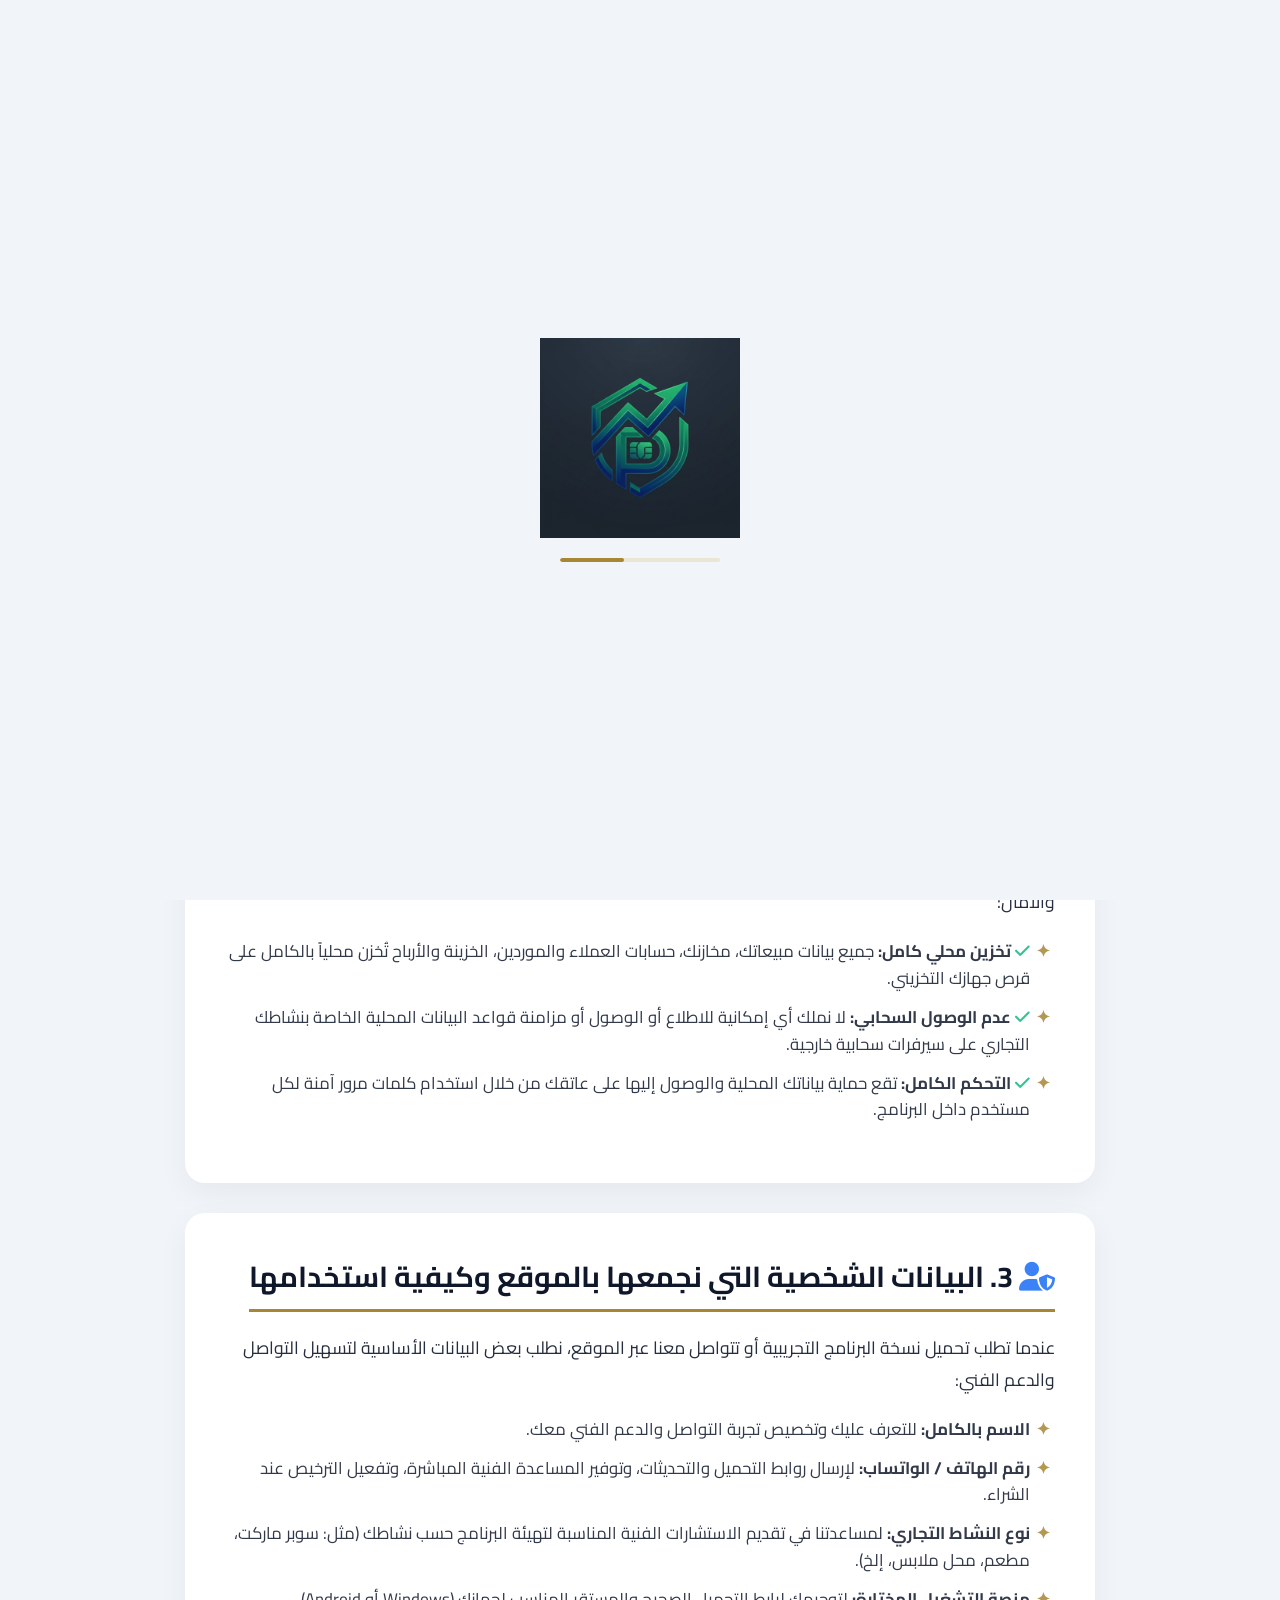
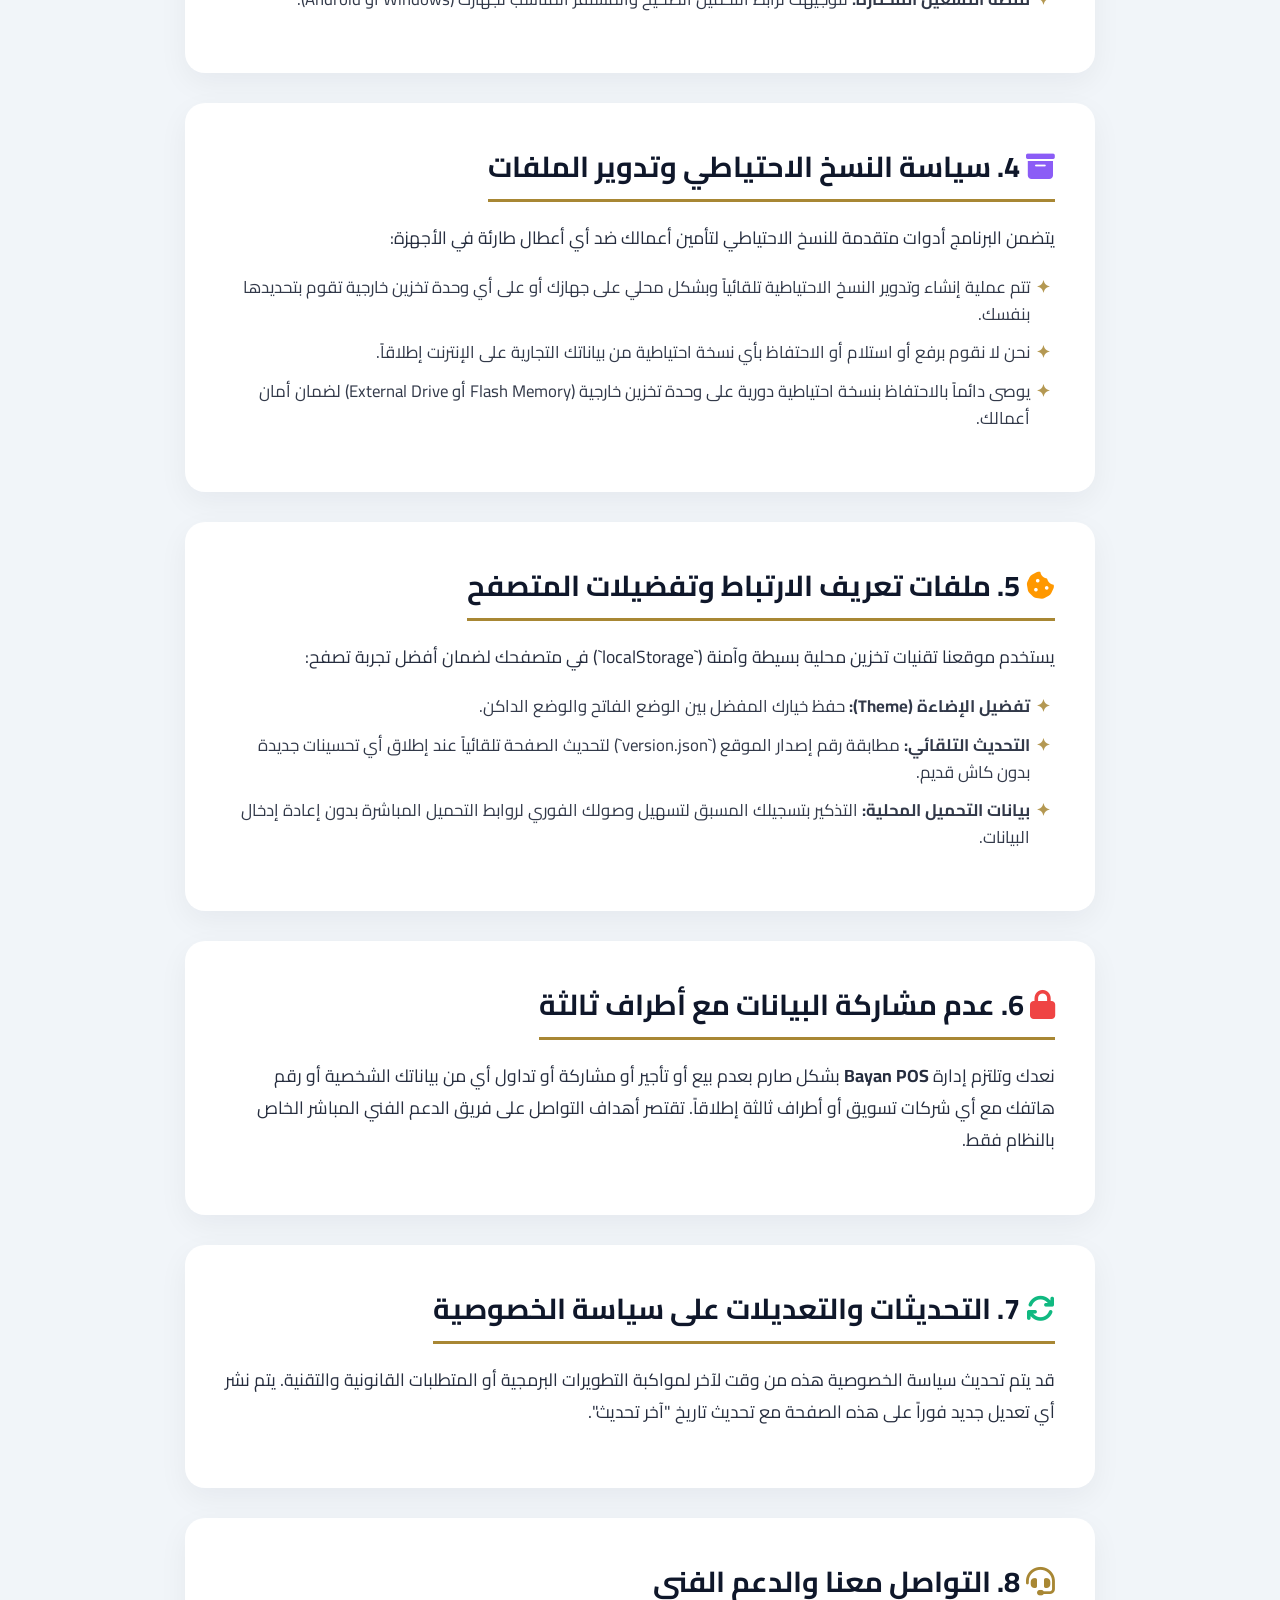
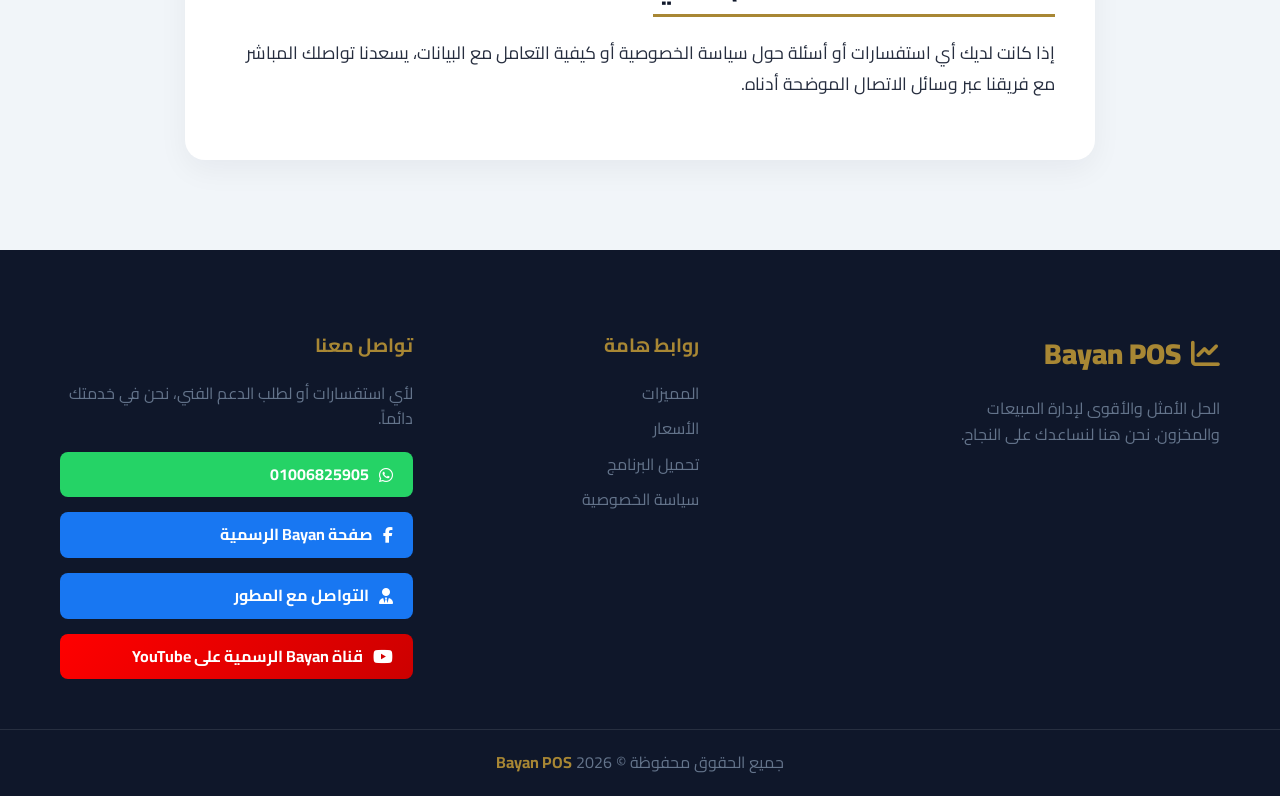
==== commit b80f2a8c: "Add files via upload" ====
--- a/privacy.html
+++ b/privacy.html
@@ -163,7 +163,7 @@
                     <a href="https://www.facebook.com/amr.ehab.359071" target="_blank" class="contact-btn facebook">
                         <i class="fa-solid fa-user-tie"></i> التواصل مع المطور
                     </a>
-                    <a href="https://youtube.com/shorts/fXkhsaGkCoE" target="_blank" class="contact-btn youtube" style="background: linear-gradient(135deg, #ff0000, #cc0000); color: #ffffff;">
+                    <a href="https://youtube.com/@bayansoftware-i2w?si=Jjs9qe5hh3kz-JUI" target="_blank" class="contact-btn youtube" style="background: linear-gradient(135deg, #ff0000, #cc0000); color: #ffffff;">
                         <i class="fa-brands fa-youtube" style="font-size: 1.1rem;"></i> قناة Bayan الرسمية على YouTube
                     </a>
                 </div>
--- a/style.css
+++ b/style.css
@@ -386,26 +386,115 @@
 
 /* Video Demo */
 .video-demo {
-    padding: 100px 0;
+    padding: 80px 0;
     background: var(--bg-color);
 }
-.video-wrapper {
+
+.video-section-grid {
+    display: grid;
+    grid-template-columns: 1fr;
+    gap: 40px;
+    max-width: 1200px;
+    margin: 0 auto;
+    padding: 0 20px;
+}
+
+@media (min-width: 992px) {
+    .video-section-grid {
+        grid-template-columns: 1.8fr 1fr;
+        align-items: start;
+        gap: 30px;
+    }
+}
+
+.video-card {
+    background: var(--white);
+    border-radius: 24px;
+    padding: 24px;
+    border: 1px solid var(--border-color);
+    box-shadow: 0 10px 30px rgba(0, 0, 0, 0.2);
+    display: flex;
+    flex-direction: column;
+    gap: 20px;
+}
+
+.video-card-header h3 {
+    font-size: 1.4rem;
+    color: var(--text-dark);
+    margin-bottom: 8px;
+    display: flex;
+    align-items: center;
+    gap: 10px;
+}
+
+.video-card-header h3 i {
+    color: var(--accent-color);
+}
+
+.video-card-header p {
+    font-size: 0.95rem;
+    color: var(--text-gray);
+    margin: 0;
+}
+
+.video-wrapper-new {
     position: relative;
-    padding-bottom: 56.25%; /* 16:9 Aspect Ratio */
-    height: 0;
+    width: 100%;
+    background: #000;
+    border-radius: 16px;
     overflow: hidden;
-    max-width: 100%;
-    border-radius: 20px;
-    box-shadow: 0 20px 40px rgba(0,0,0,0.2);
-    border: 2px solid var(--border-color);
-    background: #000;
-}
-.video-wrapper iframe {
+    border: 3px solid var(--border-color);
+    box-shadow: 0 15px 35px rgba(0,0,0,0.3);
+    transition: transform 0.3s ease, border-color 0.3s ease, box-shadow 0.3s ease;
+}
+
+.video-wrapper-new:hover {
+    transform: translateY(-4px);
+    border-color: var(--accent-color);
+    box-shadow: 0 20px 40px rgba(201, 168, 76, 0.25);
+}
+
+.landscape-video {
+    aspect-ratio: 16 / 9;
+}
+
+.portrait-video {
+    aspect-ratio: 9 / 16;
+    max-width: 320px;
+    margin: 0 auto;
+}
+
+.video-wrapper-new iframe {
     position: absolute;
     top: 0;
     left: 0;
     width: 100%;
     height: 100%;
+    border: none;
+}
+
+.video-card-footer {
+    text-align: center;
+}
+
+.youtube-btn {
+    display: inline-flex;
+    align-items: center;
+    gap: 8px;
+    font-size: 0.95rem;
+    font-weight: 800;
+    padding: 12px 28px;
+    border-radius: 25px;
+    background: linear-gradient(135deg, #ff0000, #cc0000);
+    color: #ffffff !important;
+    text-decoration: none;
+    box-shadow: 0 4px 15px rgba(255, 0, 0, 0.3);
+    transition: transform 0.3s ease, box-shadow 0.3s ease;
+}
+
+.youtube-btn:hover {
+    transform: scale(1.04);
+    box-shadow: 0 6px 20px rgba(255, 0, 0, 0.45);
 }
 
 /* Screenshots */
@@ -672,6 +761,7 @@
     display: flex;
     justify-content: space-between;
     align-items: center;
+    gap: 15px;
     cursor: pointer;
     font-weight: 700;
     transition: var(--transition);
@@ -679,18 +769,34 @@
 .faq-question:hover {
     background: var(--faq-active-bg);
 }
-.faq-question h3 { font-size: 1.1rem; }
+.faq-question h3 {
+    font-size: 1.1rem;
+    margin: 0;
+    flex: 1;
+    display: flex;
+    flex-wrap: wrap;
+    align-items: center;
+    gap: 10px;
+    line-height: 1.6;
+}
+.faq-question i {
+    flex-shrink: 0;
+    transition: transform 0.3s ease;
+}
 .faq-answer {
     padding: 0 20px;
     max-height: 0;
     overflow: hidden;
-    transition: max-height 0.3s ease, padding 0.3s ease;
-    background: var(--white);
-    color: var(--text-gray);
+    opacity: 0;
+    visibility: hidden;
+    transition: max-height 0.4s cubic-bezier(0.4, 0, 0.2, 1), opacity 0.3s ease, padding 0.3s ease, visibility 0.3s ease;
+    background: var(--card-bg);
 }
 .faq-item.active .faq-answer {
-    padding: 20px;
-    max-height: 200px;
+    padding: 18px 20px;
+    max-height: 1000px;
+    opacity: 1;
+    visibility: visible;
 }
 .faq-item.active .faq-question i {
     transform: rotate(180deg);
@@ -1086,26 +1192,30 @@
         display: block !important;
     }
     .nav-links {
-        position: absolute;
-        top: 80px;
+        display: none;
+        flex-direction: column;
+        position: fixed;
+        top: 70px;
         left: 0;
+        right: 0;
         width: 100%;
-        background: var(--navbar-bg);
-        flex-direction: column;
-        padding: 20px 0;
-        gap: 20px;
-        text-align: center;
-        border-bottom: 1px solid var(--border-color);
-        transform: translateY(-150%);
-        opacity: 0;
-        visibility: hidden;
+        background: #0f172a;
+        padding: 22px 25px;
+        gap: 12px;
+        border-bottom: 3px solid var(--accent-color);
+        box-shadow: 0 20px 40px rgba(0,0,0,0.5);
+        z-index: 999999;
         transition: all 0.3s ease;
     }
-    .nav-links.active {
-        transform: translateY(0);
-        opacity: 1;
-        visibility: visible;
-        box-shadow: 0 10px 20px rgba(0,0,0,0.3);
+    body.light-mode .nav-links {
+        background: #ffffff;
+        box-shadow: 0 20px 40px rgba(0,0,0,0.15);
+    }
+    .nav-links.open, .nav-links.active {
+        display: flex !important;
+        transform: translateY(0) !important;
+        opacity: 1 !important;
+        visibility: visible !important;
     }
     .hero {
         padding: 120px 0 60px;
@@ -1484,30 +1594,51 @@
     .nav-links {
         display: none;
         flex-direction: column;
-        position: absolute;
-        top: 80px;
+        position: fixed;
+        top: 70px;
         right: 0;
         left: 0;
-        background: var(--navbar-bg);
-        backdrop-filter: blur(20px);
-        padding: 20px;
-        gap: 15px;
-        border-bottom: 1px solid var(--border-color);
-        z-index: 999;
+        background: #0f172a;
+        padding: 22px 25px;
+        gap: 10px;
+        border-bottom: 3px solid var(--accent-color);
+        box-shadow: 0 20px 40px rgba(0,0,0,0.5);
+        z-index: 999999;
+    }
+    body.light-mode .nav-links {
+        background: #ffffff;
+        box-shadow: 0 20px 40px rgba(0,0,0,0.15);
     }
     .nav-links.open {
-        display: flex;
+        display: flex !important;
     }
     .nav-links a {
         font-size: 1.1rem;
-        padding: 8px 0;
-        border-bottom: 1px solid var(--border-color);
+        font-weight: 800;
+        padding: 12px 15px;
+        border-radius: 10px;
+        color: #ffffff !important;
+        background: rgba(255,255,255,0.06);
+        border-bottom: none;
+        text-align: right;
+        transition: 0.2s;
+    }
+    body.light-mode .nav-links a {
+        color: #0f172a !important;
+        background: rgba(0,0,0,0.04);
     }
     .mobile-menu-btn {
         display: flex !important;
+        align-items: center;
+        justify-content: center;
         cursor: pointer;
-        font-size: 1.4rem;
+        font-size: 1.5rem;
         color: var(--text-dark);
+        padding: 8px 12px;
+        border-radius: 10px;
+        border: 1px solid var(--border-color);
+        background: rgba(16, 185, 129, 0.1);
+        z-index: 1000000;
     }
 
     /* Hero Section */
@@ -1602,7 +1733,17 @@
     }
     .faq-answer {
         font-size: 0.9rem;
-        padding: 12px 16px;
+        padding: 0 16px;
+        max-height: 0;
+        opacity: 0;
+        visibility: hidden;
+        overflow: hidden;
+    }
+    .faq-item.active .faq-answer {
+        padding: 14px 16px 18px;
+        max-height: 1000px;
+        opacity: 1;
+        visibility: visible;
     }
 
     /* Roadmap Timeline */
@@ -1894,5 +2035,53 @@
         padding: 22px 16px;
         border-radius: 20px;
     }
-}
-
+    /* FAQ Mobile Responsiveness */
+    .faq-list {
+        padding: 0;
+        width: 100%;
+    }
+    .faq-item {
+        margin-bottom: 12px;
+        border-radius: 12px;
+        box-sizing: border-box;
+    }
+    .faq-question {
+        padding: 14px 14px;
+        gap: 10px;
+        align-items: flex-start;
+    }
+    .faq-question h3 {
+        font-size: 0.95rem;
+        line-height: 1.65;
+        flex-direction: column;
+        align-items: flex-start;
+        gap: 6px;
+        width: 100%;
+        word-break: break-word;
+    }
+    .faq-question i {
+        margin-top: 4px;
+        font-size: 0.95rem;
+    }
+    .badge-important {
+        display: inline-flex !important;
+        align-items: center;
+        margin-top: 4px;
+        font-size: 0.75rem !important;
+        padding: 3px 10px !important;
+        border-radius: 8px !important;
+        white-space: normal;
+        max-width: max-content;
+    }
+    .faq-answer {
+        background: var(--card-bg);
+    }
+    .faq-answer p {
+        font-size: 0.9rem !important;
+        line-height: 1.65 !important;
+    }
+    .faq-item.active .faq-answer {
+        padding: 14px 14px;
+    }
+}
+
